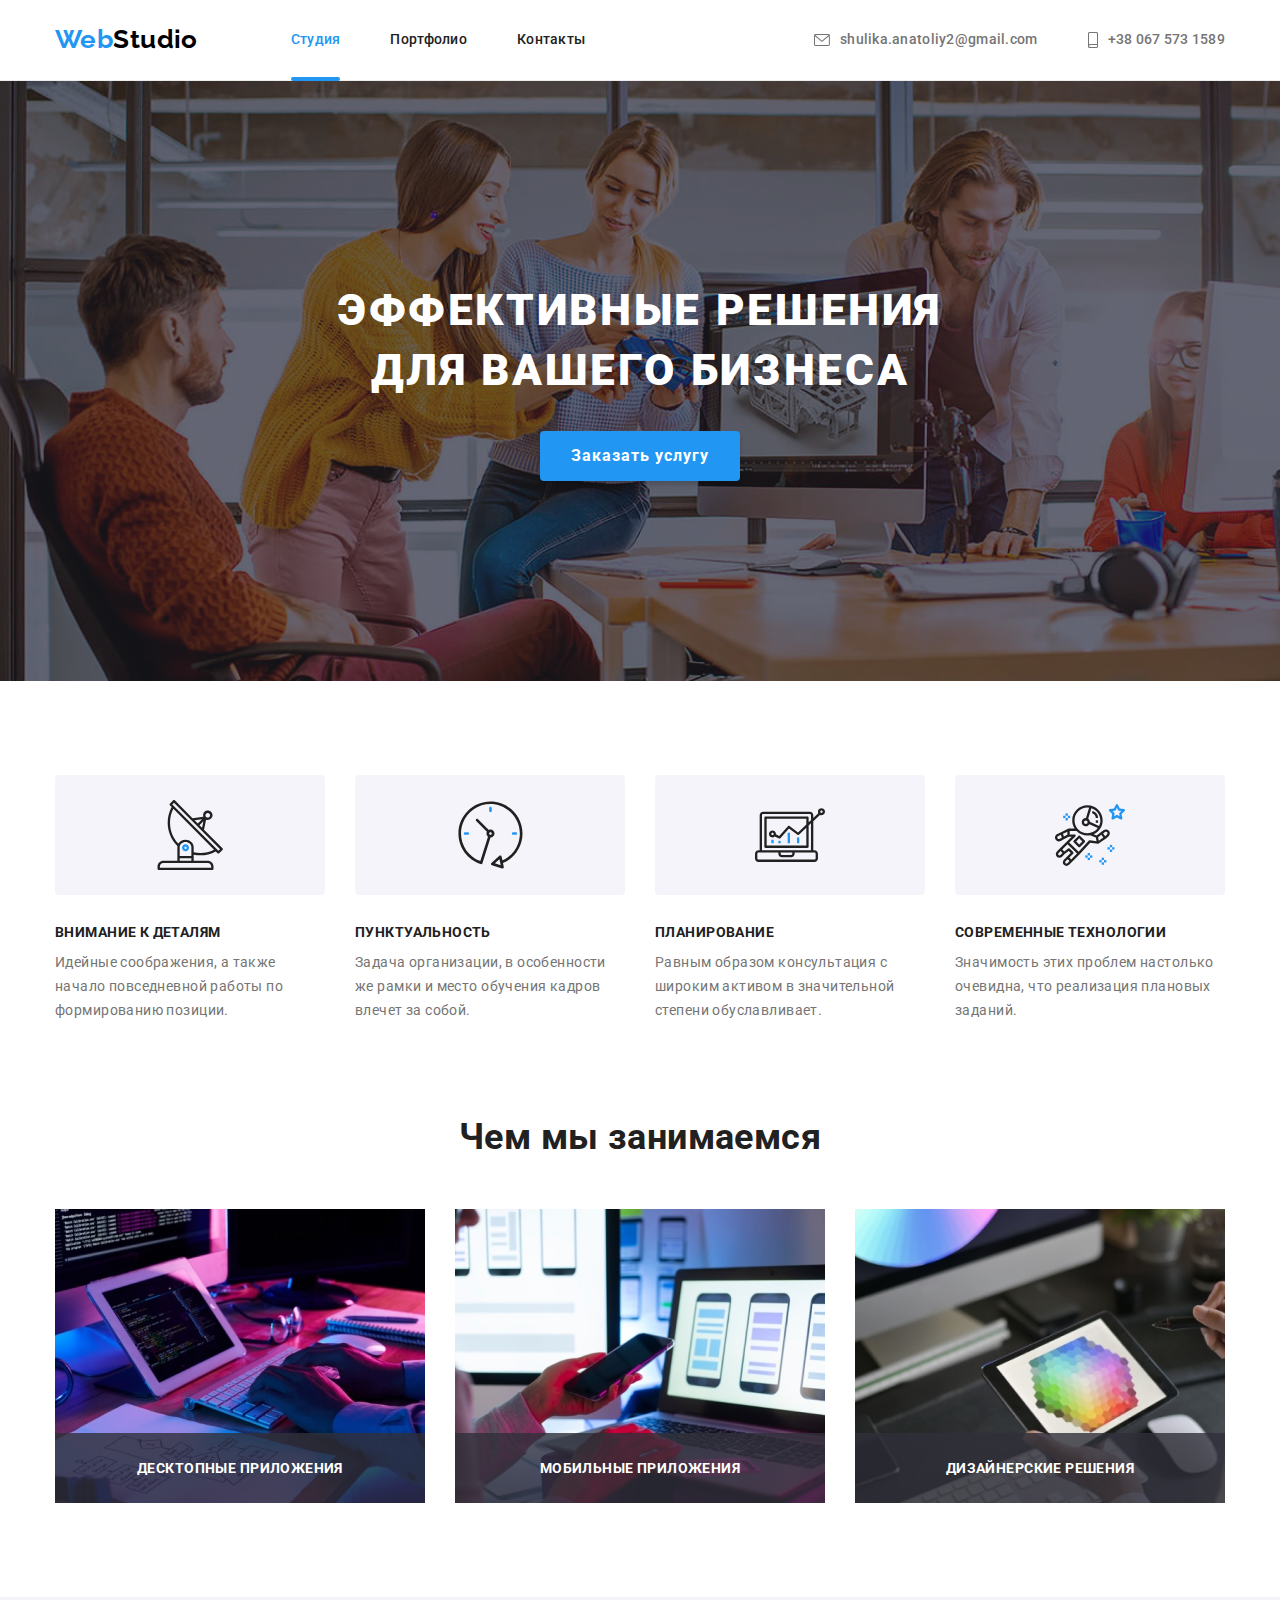
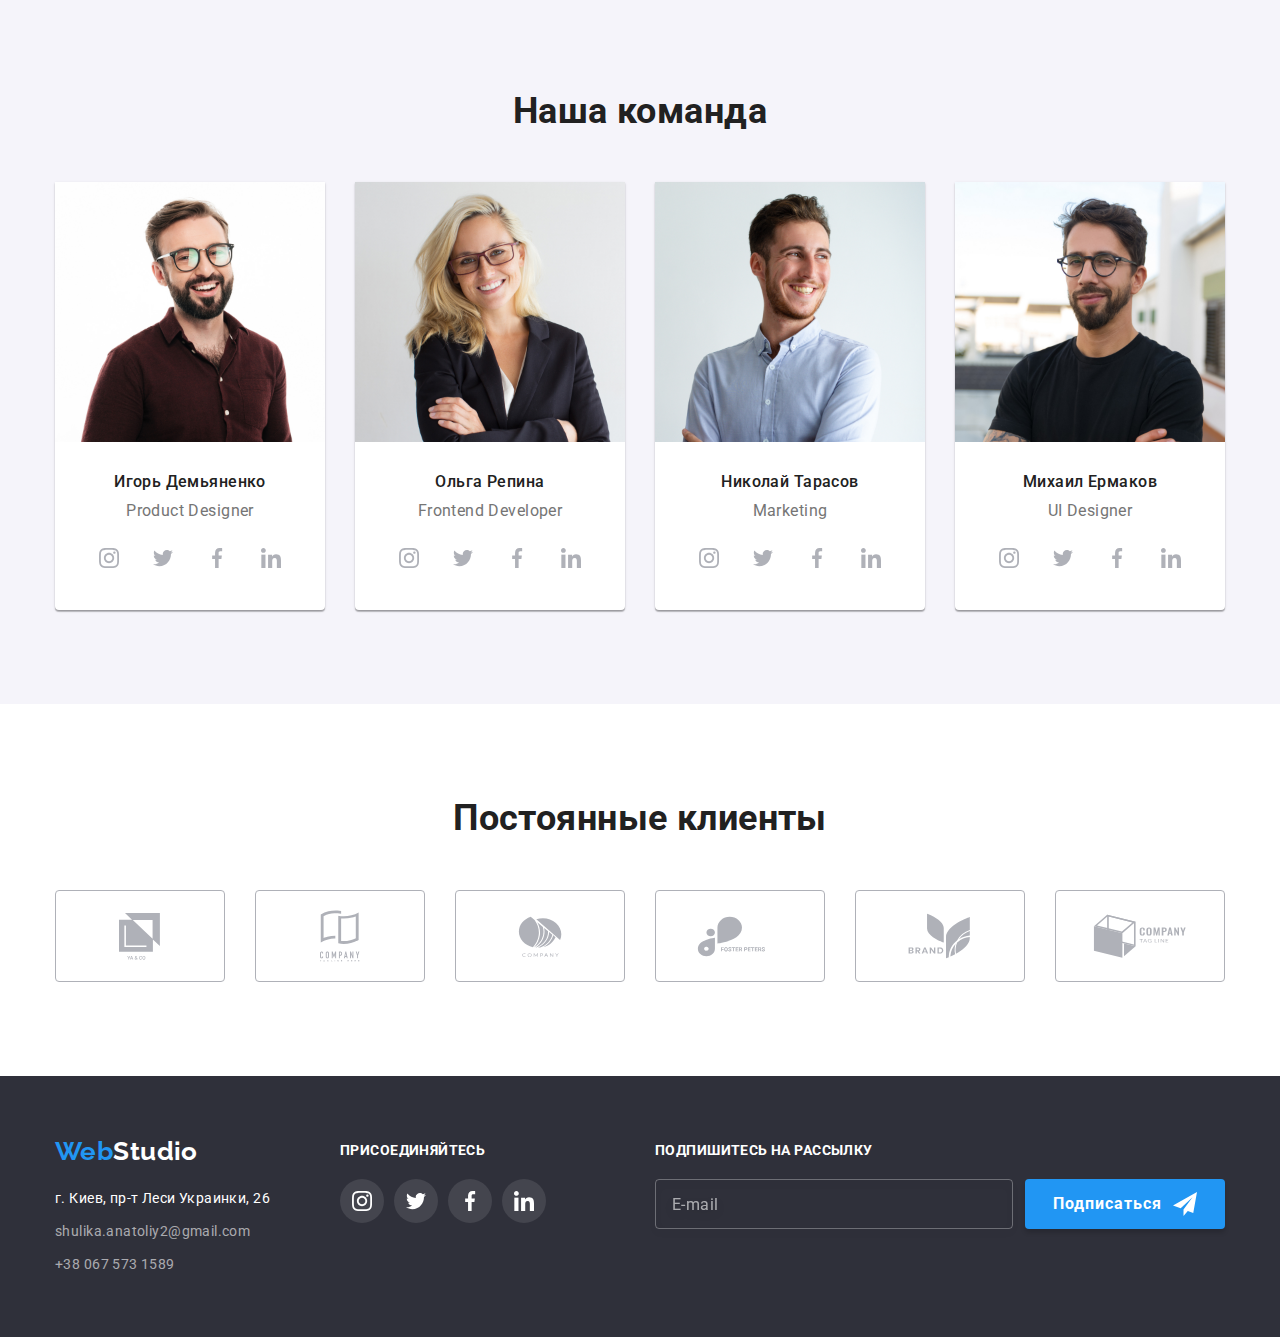
==== index.html @ ae58b259 "Initial commit" ====
<!DOCTYPE html>
<html lang="ru">
  <head>
    <meta charset="UTF-8" />
    <meta http-equiv="X-UA-Compatible" content="IE=edge" />
    <meta name="viewport" content="width=device-width, initial-scale=1.0" />
    <link rel="preconnect" href="https://fonts.googleapis.com" />
    <link rel="preconnect" href="https://fonts.gstatic.com" crossorigin />
    <link
      href="https://fonts.googleapis.com/css2?family=Raleway:wght@700&family=Roboto:wght@400;500;700;900&display=swap"
      rel="stylesheet"
    />
    <link
      rel="stylesheet"
      href="https://cdnjs.cloudflare.com/ajax/libs/modern-normalize/1.1.0/modern-normalize.min.css"
    />
    <link rel="stylesheet" href="./styles/styles.css" />
    <title>GoIT Home Work 5</title>
  </head>
  <body>
    <!-- --------------------------------Header--------------------------------- -->
    <header class="header">
      <div class="container header-flex">
        <a class="logo" href="./index.html" lang="en"
          >Web<span class="logo-header">Studio</span></a
        >
        <!-- -----------------------Navigation -->
        <nav>
          <ul class="list-nav list">
            <li>
              <a class="header-link current" href="./index.html">Студия</a>
            </li>
            <li>
              <a class="header-link" href="./portfolio.html">Портфолио</a>
            </li>
            <li>
              <a
                class="header-link"
                href="https://github.com/anatoliyshulika/goit-markup-hw-01"
                >Контакты</a
              >
            </li>
          </ul>
        </nav>
        <!-- -----------------------Contacts -->
        <ul class="header-contact-list list">
          <li>
            <a
              class="header-link contact-link"
              href="mailto:shulika.anatoliy2@gmail.com"
              lang="en"
            >
              <svg class="icon" width="16" height="12">
                <use href="./images/svg/icons.svg#envelope"></use>
              </svg>
              <span>shulika.anatoliy2@gmail.com</span>
            </a>
          </li>
          <li>
            <a class="header-link contact-link" href="tel:+380675731589">
              <svg class="icon" width="10" height="16">
                <use href="./images/svg/icons.svg#smartphone"></use>
              </svg>
              <span>+38 067 573 1589</span></a
            >
          </li>
        </ul>
      </div>
    </header>
    <!-- --------------------------------Header--------------------------------- -->

    <!-- --------------------------------Main--------------------------------- -->
    <main>
      <!-- -----------------Hero -->
      <section class="section hero">
        <div class="box-title">
          <h1 class="hero-title">Эффективные решения для вашего бизнеса</h1>
        </div>
        <button class="hero-btn" type="button" data-modal-open>
          Заказать услугу
        </button>
      </section>
      <!-- ---Modal window- -->
      <div class="backdrop is-hidden" data-modal>
        <div class="modal">
          <button class="modal-close-btn" type="button" data-modal-close>
            <svg class="icon" width="18" height="18">
              <use href="./images/svg/icons.svg#close-black"></use>
            </svg>
          </button>
          <strong class="order-form-title"
            >Оставьте свои данные, мы вам перезвоним</strong
          >
          <form name="order-service" method="post">
            <label class="order-label">
              <span class="order-input-title">Имя</span>
              <div class="input-container">
                <input class="order-input" type="text" name="name" required />
                <svg class="input-icon" width="18" height="18">
                  <use href="./images/svg/icons.svg#person-black"></use>
                </svg>
              </div>
            </label>
            <label class="order-label">
              <span class="order-input-title">Телефон</span>
              <div class="input-container">
                <input class="order-input" type="tel" name="tel" required />
                <svg class="input-icon" width="18" height="18">
                  <use href="./images/svg/icons.svg#phone-black"></use>
                </svg>
              </div>
            </label>
            <label class="order-label">
              <span class="order-input-title">Почта</span>
              <div class="input-container">
                <input class="order-input" type="email" name="email" required />
                <svg class="input-icon" width="18" height="18">
                  <use href="./images/svg/icons.svg#email-black"></use>
                </svg>
              </div>
            </label>
            <label class="order-comment-label">
              <span class="order-input-title">Комментарий</span>
              <textarea
                class="comment-field"
                name="comment"
                placeholder="Введите текст"
              ></textarea>
            </label>
            <label class="agreement-label">
              <input
                class="native-checkbox visually-hidden"
                type="checkbox"
                name="agreement"
                required
              />
              <span class="my-checkbox">
                <svg class="check" width="17" height="13">
                  <use href="./images/svg/icons.svg#check"></use>
                </svg>
              </span>
              <span class="agreement-input-tekst"
                >Соглашаюсь с рассылкой и принимаю
                <a class="link-agreement" href="">Условия договора</a></span
              >
            </label>
            <button class="order-btn" type="submit">Отправить</button>
          </form>
        </div>
      </div>
      <!-- ---Modal window- -->
      <!-- -----------------Hero -->

      <!-- -----------------Our features -->
      <section class="section">
        <div class="container">
          <h2 class="visually-hidden">Наши особенности</h2>
          <ul class="list features-list">
            <li class="item">
              <div class="feature-icon">
                <svg width="70" height="70">
                  <use href="./images/svg/icons.svg#locator"></use>
                </svg>
              </div>
              <h3 class="titles features-title">Внимание к деталям</h3>
              <p class="features">
                Идейные соображения, а также начало повседневной работы по
                формированию позиции.
              </p>
            </li>
            <li class="item">
              <div class="feature-icon">
                <svg width="67" height="70">
                  <use href="./images/svg/icons.svg#clock"></use>
                </svg>
              </div>
              <h3 class="titles features-title">Пунктуальность</h3>
              <p class="features">
                Задача организации, в особенности же рамки и место обучения
                кадров влечет за собой.
              </p>
            </li>
            <li class="item">
              <div class="feature-icon">
                <svg width="70" height="70">
                  <use href="./images/svg/icons.svg#laptop"></use>
                </svg>
              </div>
              <h3 class="titles features-title">Планирование</h3>
              <p class="features">
                Равным образом консультация с широким активом в значительной
                степени обуславливает.
              </p>
            </li>
            <li class="item">
              <div class="feature-icon">
                <svg width="70" height="70">
                  <use href="./images/svg/icons.svg#astronaut"></use>
                </svg>
              </div>
              <h3 class="titles features-title">Современные технологии</h3>
              <p class="features">
                Значимость этих проблем настолько очевидна, что реализация
                плановых заданий.
              </p>
            </li>
          </ul>
        </div>
      </section>
      <!-- -----------------Our features -->

      <!-- -----------------What we do -->
      <section class="section what-we-do-section">
        <div class="container">
          <h2 class="content-title titles">Чем мы занимаемся</h2>
          <ul class="list what-we-do-list">
            <li class="item">
              <img
                src="./images/main-page/block-sheme.jpg"
                width="370"
                alt="Блок-схема рядом с компьютером"
              />
              <p class="what-we-do-title">Десктопные приложения</p>
            </li>
            <li class="item">
              <img
                src="./images/main-page/mobile-app.jpg"
                width="370"
                alt="Мобильный телефон в руках и на экране ноутбука"
              />
              <p class="what-we-do-title">Мобильные приложения</p>
            </li>
            <li class="item">
              <img
                src="./images/main-page/designig.jpg"
                width="370"
                alt="Рисунок на планешете"
              />
              <p class="what-we-do-title">Дизайнерские решения</p>
            </li>
          </ul>
        </div>
      </section>
      <!-- -----------------What we do -->

      <!-- -----------------Our team -->
      <section class="section our-team">
        <div class="container">
          <h2 class="content-title titles">Наша команда</h2>
          <ul class="list staff-list">
            <li class="staf-card item">
              <!-- Игоря Демьяненко -->
              <img
                src="./images/main-page/igor-demyanenko.jpg"
                width="270"
                alt="Фото Игоря Демьяненко Product Designer"
              />
              <div class="staff-discr">
                <h3 class="staff-title">Игорь Демьяненко</h3>
                <p class="major" lang="en">Product Designer</p>
                <ul class="list social-list">
                  <li class="item">
                    <a
                      class="social-link"
                      href=""
                      target="_blank"
                      rel="noreferrer noopener"
                      lang="en"
                      aria-label="instagram"
                    >
                      <svg class="icon" width="20" height="20">
                        <use href="./images/svg/icons.svg#instagram"></use>
                      </svg>
                    </a>
                  </li>
                  <li class="item">
                    <a
                      class="social-link"
                      href=""
                      target="_blank"
                      rel="noreferrer noopener"
                      lang="en"
                      aria-label="twitter"
                    >
                      <svg class="icon" width="20" height="20">
                        <use href="./images/svg/icons.svg#twitter"></use>
                      </svg>
                    </a>
                  </li>
                  <li class="item">
                    <a
                      class="social-link"
                      href="https://www.facebook.com/profile.php?id=100005367284716"
                      target="_blank"
                      rel="noreferrer noopener"
                      lang="en"
                      aria-label="facebook"
                    >
                      <svg class="icon" width="20" height="20">
                        <use href="./images/svg/icons.svg#facebook"></use>
                      </svg>
                    </a>
                  </li>
                  <li class="item">
                    <a
                      class="social-link"
                      href="https://www.linkedin.com/in/anatoliy-shulika-77a064154"
                      target="_blank"
                      rel="noreferrer noopener"
                      lang="en"
                      aria-label="linkedin"
                    >
                      <svg class="icon" width="20" height="20">
                        <use href="./images/svg/icons.svg#linkedin"></use>
                      </svg>
                    </a>
                  </li>
                </ul>
              </div>
            </li>
            <li class="staf-card item">
              <!-- Ольга Репина -->
              <img
                src="./images/main-page/olga-repina.jpg"
                width="270"
                alt="Фото Ольги Репиной Frontend Developer"
              />
              <div class="staff-discr">
                <h3 class="staff-title">Ольга Репина</h3>
                <p class="major" lang="en">Frontend Developer</p>
                <ul class="list social-list">
                  <li class="item">
                    <a
                      class="social-link"
                      href=""
                      target="_blank"
                      rel="noreferrer noopener"
                      lang="en"
                      aria-label="instagram"
                    >
                      <svg class="icon" width="20" height="20">
                        <use href="./images/svg/icons.svg#instagram"></use>
                      </svg>
                    </a>
                  </li>
                  <li class="item">
                    <a
                      class="social-link"
                      href=""
                      target="_blank"
                      rel="noreferrer noopener"
                      lang="en"
                      aria-label="twitter"
                    >
                      <svg class="icon" width="20" height="20">
                        <use href="./images/svg/icons.svg#twitter"></use>
                      </svg>
                    </a>
                  </li>
                  <li class="item">
                    <a
                      class="social-link"
                      href="https://www.facebook.com/profile.php?id=100005367284716"
                      target="_blank"
                      rel="noreferrer noopener"
                      lang="en"
                      aria-label="facebook"
                    >
                      <svg class="icon" width="20" height="20">
                        <use href="./images/svg/icons.svg#facebook"></use>
                      </svg>
                    </a>
                  </li>
                  <li class="item">
                    <a
                      class="social-link"
                      href="https://www.linkedin.com/in/anatoliy-shulika-77a064154"
                      target="_blank"
                      rel="noreferrer noopener"
                      lang="en"
                      aria-label="linkedin"
                    >
                      <svg class="icon" width="20" height="20">
                        <use href="./images/svg/icons.svg#linkedin"></use>
                      </svg>
                    </a>
                  </li>
                </ul>
              </div>
            </li>
            <li class="staf-card item">
              <!-- Николай Тарасов -->
              <img
                src="./images/main-page/nikolai-tarasov.jpg"
                width="270"
                alt="Фото Николая Тарасова Marketing"
              />
              <div class="staff-discr">
                <h3 class="staff-title">Николай Тарасов</h3>
                <p class="major" lang="en">Marketing</p>
                <ul class="list social-list">
                  <li class="item">
                    <a
                      class="social-link"
                      href=""
                      target="_blank"
                      rel="noreferrer noopener"
                      lang="en"
                      aria-label="instagram"
                    >
                      <svg class="icon" width="20" height="20">
                        <use href="./images/svg/icons.svg#instagram"></use>
                      </svg>
                    </a>
                  </li>
                  <li class="item">
                    <a
                      class="social-link"
                      href=""
                      target="_blank"
                      rel="noreferrer noopener"
                      lang="en"
                      aria-label="twitter"
                    >
                      <svg class="icon" width="20" height="20">
                        <use href="./images/svg/icons.svg#twitter"></use>
                      </svg>
                    </a>
                  </li>
                  <li class="item">
                    <a
                      class="social-link"
                      href="https://www.facebook.com/profile.php?id=100005367284716"
                      target="_blank"
                      rel="noreferrer noopener"
                      lang="en"
                      aria-label="facebook"
                    >
                      <svg class="icon" width="20" height="20">
                        <use href="./images/svg/icons.svg#facebook"></use>
                      </svg>
                    </a>
                  </li>
                  <li class="item">
                    <a
                      class="social-link"
                      href="https://www.linkedin.com/in/anatoliy-shulika-77a064154"
                      target="_blank"
                      rel="noreferrer noopener"
                      lang="en"
                      aria-label="linkedin"
                    >
                      <svg class="icon" width="20" height="20">
                        <use href="./images/svg/icons.svg#linkedin"></use>
                      </svg>
                    </a>
                  </li>
                </ul>
              </div>
            </li>
            <li class="staf-card item">
              <!-- Михаил Ермаков -->
              <img
                src="./images/main-page/mikhail-ermakov.jpg"
                width="270"
                alt="Фото Михаила Ермакова UI Designer"
              />
              <div class="staff-discr">
                <h3 class="staff-title">Михаил Ермаков</h3>
                <p class="major" lang="en">UI Designer</p>
                <ul class="list social-list">
                  <li class="item">
                    <a
                      class="social-link"
                      href=""
                      target="_blank"
                      rel="noreferrer noopener"
                      lang="en"
                      aria-label="instagram"
                    >
                      <svg class="icon" width="20" height="20">
                        <use href="./images/svg/icons.svg#instagram"></use>
                      </svg>
                    </a>
                  </li>
                  <li class="item">
                    <a
                      class="social-link"
                      href=""
                      target="_blank"
                      rel="noreferrer noopener"
                      lang="en"
                      aria-label="twitter"
                    >
                      <svg class="icon" width="20" height="20">
                        <use href="./images/svg/icons.svg#twitter"></use>
                      </svg>
                    </a>
                  </li>
                  <li class="item">
                    <a
                      class="social-link"
                      href="https://www.facebook.com/profile.php?id=100005367284716"
                      target="_blank"
                      rel="noreferrer noopener"
                      lang="en"
                      aria-label="facebook"
                    >
                      <svg class="icon" width="20" height="20">
                        <use href="./images/svg/icons.svg#facebook"></use>
                      </svg>
                    </a>
                  </li>
                  <li class="item">
                    <a
                      class="social-link"
                      href="https://www.linkedin.com/in/anatoliy-shulika-77a064154"
                      target="_blank"
                      rel="noreferrer noopener"
                      lang="en"
                      aria-label="linkedin"
                    >
                      <svg class="icon" width="20" height="20">
                        <use href="./images/svg/icons.svg#linkedin"></use>
                      </svg>
                    </a>
                  </li>
                </ul>
              </div>
            </li>
          </ul>
        </div>
      </section>
      <!-- -----------------Our team -->
      <!-- -----------------Regular customers -->
      <section class="section">
        <div class="container">
          <h2 class="content-title titles">Постоянные клиенты</h2>
          <ul class="list customers-list">
            <li class="item">
              <a
                class="customers-link"
                href=""
                target="_blank"
                rel="noreferrer noopener"
                lang="en"
                aria-label="ya&co"
              >
                <svg class="icon" width="41" height="47">
                  <use href="./images/svg/icons.svg#yaco"></use>
                </svg>
              </a>
            </li>
            <li class="item">
              <a
                class="customers-link"
                href=""
                target="_blank"
                rel="noreferrer noopener"
                lang="en"
                aria-label="company tagline here"
              >
                <svg class="icon" width="40" height="52">
                  <use href="./images/svg/icons.svg#tagline-here"></use>
                </svg>
              </a>
            </li>
            <li class="item">
              <a
                class="customers-link"
                href=""
                target="_blank"
                rel="noreferrer noopener"
                lang="en"
                aria-label="company"
              >
                <svg class="icon" width="44" height="41">
                  <use href="./images/svg/icons.svg#half-sfere"></use>
                </svg>
              </a>
            </li>
            <li class="item">
              <a
                class="customers-link"
                href=""
                target="_blank"
                rel="noreferrer noopener"
                lang="en"
                aria-label="foster peters"
              >
                <svg class="icon" width="85" height="41">
                  <use href="./images/svg/icons.svg#foster-peters"></use>
                </svg>
              </a>
            </li>
            <li class="item">
              <a
                class="customers-link"
                href=""
                target="_blank"
                rel="noreferrer noopener"
                lang="en"
                aria-label="brand"
              >
                <svg class="icon" width="63" height="46">
                  <use href="./images/svg/icons.svg#brand"></use>
                </svg>
              </a>
            </li>
            <li class="item">
              <a
                class="customers-link"
                href=""
                target="_blank"
                rel="noreferrer noopener"
                lang="en"
                aria-label="company tag line"
              >
                <svg class="icon" width="94" height="44">
                  <use href="./images/svg/icons.svg#tagline-company"></use>
                </svg>
              </a>
            </li>
          </ul>
        </div>
      </section>
      <!-- -----------------Regular customers -->
    </main>
    <!-- --------------------------------Main--------------------------------- -->

    <!-- --------------------------------Footer--------------------------------- -->
    <footer class="footer">
      <div class="container">
        <div class="footer-address">
          <a class="logo" href="./index.html" lang="en"
            >Web<span class="logo-footer">Studio</span></a
          >
          <address>
            <ul class="address-list">
              <li class="item">
                <p class="post-address">г. Киев, пр-т Леси Украинки, 26</p>
              </li>
              <li class="item">
                <p>
                  <a
                    class="link-address"
                    href="mailto:shulika.anatoliy2@gmail.com"
                    lang="en"
                    >shulika.anatoliy2@gmail.com</a
                  >
                </p>
              </li>
              <li class="item">
                <p>
                  <a class="link-address" href="tel:+380675731589"
                    >+38 067 573 1589</a
                  >
                </p>
              </li>
            </ul>
          </address>
        </div>
        <div>
          <p class="join">Присоединяйтесь</p>
          <ul class="list social-list social-footer">
            <li class="item">
              <a
                class="social-link"
                href=""
                target="_blank"
                rel="noreferrer noopener"
                lang="en"
                aria-label="instagram"
              >
                <svg class="icon" width="20" height="20">
                  <use href="./images/svg/icons.svg#instagram"></use>
                </svg>
              </a>
            </li>
            <li class="item">
              <a
                class="social-link"
                href=""
                target="_blank"
                rel="noreferrer noopener"
                lang="en"
                aria-label="twitter"
              >
                <svg class="icon" width="20" height="20">
                  <use href="./images/svg/icons.svg#twitter"></use>
                </svg>
              </a>
            </li>
            <li class="item">
              <a
                class="social-link"
                href="https://www.facebook.com/profile.php?id=100005367284716"
                target="_blank"
                rel="noreferrer noopener"
                lang="en"
                aria-label="facebook"
              >
                <svg class="icon" width="20" height="20">
                  <use href="./images/svg/icons.svg#facebook"></use>
                </svg>
              </a>
            </li>
            <li class="item">
              <a
                class="social-link"
                href="https://www.linkedin.com/in/anatoliy-shulika-77a064154"
                target="_blank"
                rel="noreferrer noopener"
                lang="en"
                aria-label="linkedin"
              >
                <svg class="icon" width="20" height="20">
                  <use href="./images/svg/icons.svg#linkedin"></use>
                </svg>
              </a>
            </li>
          </ul>
        </div>
        <div class="footer-form-container">
          <strong class="join">Подпишитесь на рассылку</strong>
          <form class="subscribe-form" name="subscribe" method="">
            <label>
              <input
                class="subscribe-input"
                type="email"
                placeholder="E-mail"
                required
              />
            </label>
            <button type="submit" class="subscribe-btn">
              Подписаться
              <svg class="icon" width="24" height="24">
                <use href="./images/svg/icons.svg#icon-send"></use>
              </svg>
            </button>
          </form>
        </div>
      </div>
    </footer>
    <!-- --------------------------------Footer--------------------------------- -->
    <script src="./js/modal.js"></script>
  </body>
</html>
---- styles/styles.css ----
/* Global variables */
:root {
  --main-white-color: #ffffff;
  --main-black-color: #000000;
  --main-text-color: #757575;
  --second-text-title-color: #212121;
  --accent-color: #2196f3;
  --accent-bg-color: #2f303a;
  --hero-btn-hover-bg-color: #188ce8;
  --our-team-bg-color: #f5f4fa;
  --work-item-border-color: #eeeeee;
  --heder-bord-color: #ececec;
  --svg-icon-color: #afb1b8;
  --num-of-cards: 1; /*number of cards in flex grid*/
  --space-between: 30px; /*space betwwen cards*/
  --timing-function: 250ms cubic-bezier(0.4, 0, 0.2, 1);
}

/* -------------------------Common styles--------------------------- */
body {
  font-family: Roboto, sans-serif;
  font-size: 14px;
  letter-spacing: 0.03em;

  background-color: var(--main-white-color);
  color: var(--main-text-color);
}

/* Reset some styles */
h1,
h2,
h3,
p,
ul {
  margin: 0;
  padding: 0;
}

.section {
  padding: 94px 0;
  max-width: 1600px;
  margin-left: auto;
  margin-right: auto;
}

.visually-hidden {
  position: absolute;
  width: 1px;
  height: 1px;
  margin: -1px;
  border: 0;
  padding: 0;
  white-space: nowrap;
  clip-path: inset(100%);
  clip: rect(0 0 0 0);
  overflow: hidden;
}

.titles {
  font-weight: 700;
  color: var(--second-text-title-color);
}

img {
  display: block;
  max-width: 100%;
  height: auto;
}

.list {
  list-style: none;
  display: flex;
  flex-wrap: wrap;
}

.container {
  padding-left: 15px;
  padding-right: 15px;
  width: 1200px;
  margin: 0 auto;
}

/* It is formula for gridding flex */
.list > .item {
  margin-right: var(--space-between);
  flex-basis: calc(
    (100% - (var(--space-between) * (var(--num-of-cards) - 1))) /
      var(--num-of-cards)
  );
}

.icon {
  fill: currentColor;
}
/* -------------------------Common styles--------------------------- */

/* -------------------------------Header----------------------------- */
.header {
  width: 100%;

  border-bottom: 1px solid var(--heder-bord-color);
  background-color: var(--main-white-color);
}
.header-flex {
  display: flex;
  align-items: center;
}

.logo {
  padding-top: 20px;
  padding-bottom: 20px;
  vertical-align: middle;

  font-family: Raleway, sans-serif;
  font-weight: 700;
  font-size: 26px;
  line-height: 1.2;
  text-decoration: none;
  letter-spacing: inherit;

  color: var(--accent-color);
}

.logo-header {
  color: var(--main-black-color);
  margin-right: 93px;
}

/* -----------------------Navigation and contacts */
.list-nav > li:not(:first-child) {
  margin-left: 50px;
}

.header-contact-list {
  margin-left: auto;
}

.header-contact-list > li:not(:first-child) {
  margin-left: 50px;
}

.header-link {
  display: inline-block;
  padding-top: 32px;
  padding-bottom: 32px;

  text-decoration: none;
  font-weight: 500;
  font-size: inherit;
  line-height: 1.14;
  letter-spacing: 0.02em;

  color: var(--second-text-title-color);

  transition: color var(--timing-function);
}

.header-link:hover,
.header-link:focus {
  color: var(--accent-color);
}

.current {
  color: var(--accent-color);
  position: relative;
}

.current::after {
  position: absolute;
  bottom: 0;
  transform: translateY(1px);

  display: block;
  width: 100%;
  height: 4px;

  content: "";

  border-radius: 2px;
  background-color: var(--accent-color);
}

.contact-link {
  display: flex;
  align-items: center;

  color: inherit;
}

.contact-link .icon {
  margin-right: 10px;
}

/* -----------------------Navigation and contacts */
/* -------------------------------Header----------------------------- */

/* -------------------------------Main----------------------------- */
/* ----------------------- Hero */
.hero {
  min-height: 600px;
  padding-top: 200px;
  text-align: center;

  background-color: var(--accent-bg-color);
  background-image: linear-gradient(
      rgba(47, 48, 58, 0.4),
      rgba(47, 48, 58, 0.4)
    ),
    url(../images/main-page/hero.jpg), linear-gradient(#c4c4c4, #c4c4c4);
  background-repeat: no-repeat;
  background-size: cover;
}

.box-title {
  width: 700px;
  margin-top: 0;
  margin-bottom: 30px;
  margin-left: auto;
  margin-right: auto;
}

.hero-title {
  font-weight: 900;
  font-size: 44px;
  line-height: 1.36;
  letter-spacing: 0.06em;
  text-transform: uppercase;

  color: var(--main-white-color);
}

.hero-btn {
  width: 200px;
  height: 50px;

  box-shadow: 0px 4px 4px rgba(0, 0, 0, 0.15);
  border-radius: 4px;
  border: none;

  font-family: inherit;
  font-weight: 700;
  font-size: 16px;
  line-height: 1.88;
  letter-spacing: 0.06em;

  color: var(--main-white-color);
  background-color: var(--accent-color);
  transition: background-color var(--timing-function);

  cursor: pointer;
}

.hero-btn:hover,
.hero-btn:focus {
  background-color: var(--hero-btn-hover-bg-color);
}

/* ---Modal window--- */
.backdrop {
  position: fixed;
  top: 0;
  left: 0;
  z-index: 11;

  width: 100vw;
  height: 100vh;

  background-color: rgba(0, 0, 0, 0.2);

  opacity: 1;
  visibility: visible;

  transition: opacity var(--timing-function), visibility var(--timing-function);
}

.backdrop.is-hidden {
  opacity: 0;
  visibility: hidden;
  pointer-events: none;
}

.backdrop.is-hidden .modal {
  transform: translate(-50%, -50%) scale(0.8);
}

.modal {
  position: absolute;
  top: 50%;
  left: 50%;
  transform: translate(-50%, -50%) scale(1);
  transition: transform var(--timing-function);

  min-width: 528px;
  min-height: 581px;
  padding: 40px;

  background: var(--main-white-color);
  box-shadow: 0px 1px 3px rgba(0, 0, 0, 0.12), 0px 1px 1px rgba(0, 0, 0, 0.14),
    0px 2px 1px rgba(0, 0, 0, 0.2);
  border-radius: 4px;
}

.modal-close-btn {
  position: absolute;
  top: 0;
  right: 0;
  transform: translate(-8px, 8px);

  display: flex;
  align-items: center;
  justify-content: center;
  width: 30px;
  height: 30px;

  background-color: var(--main-white-color);
  border-radius: 50%;
  border: 1px solid rgba(0, 0, 0, 0.1);

  cursor: pointer;

  transition: color var(--timing-function);
}

.modal-close-btn:hover,
.modal-close-btn:focus {
  color: var(--accent-color);
}

/* -------- modal form styling */
.order-form-title {
  display: block;
  margin-bottom: 12px;

  font-weight: 700;
  font-size: 20px;
  line-height: 1.15;
  text-align: center;
  letter-spacing: 0.03em;

  color: var(--second-text-title-color);
}

.order-label {
  display: block;
  height: 58px;
  margin-bottom: 10px;
}

.order-input-title {
  display: inline-block;
  margin-bottom: 4px;
  font-size: 12px;
  line-height: 1.17;
  letter-spacing: 0.01em;
}

.input-container {
  position: relative;
}

.order-input {
  display: block;
  width: 448px;
  height: 40px;
  padding-left: 42px;
  padding-right: 10px;

  border: 1px solid rgba(33, 33, 33, 0.2);
  border-radius: 4px;

  cursor: pointer;
  transition: border-color var(--timing-function);
}

.input-icon {
  position: absolute;
  left: 12px;
  top: 50%;
  transform: translateY(-50%);

  fill: var(--second-text-title-color);
  transition: fill var(--timing-function);
}

.comment-field::placeholder {
  color: rgba(117, 117, 117, 0.5);
}

.order-input:focus {
  border-color: var(--accent-color);
  outline: none;
}

.order-input:focus + .input-icon {
  fill: var(--accent-color);
}

.order-comment-label {
  display: block;
  height: 138px;
  margin-bottom: 20px;
}

.comment-field {
  display: block;
  padding: 12px 16px;
  width: 448px;
  height: 120px;
  resize: none;

  font-size: 12px;
  line-height: 1.17;
  letter-spacing: 0.01em;
  color: inherit;

  border: 1px solid rgba(33, 33, 33, 0.2);
  border-radius: 4px;

  transition: border-color var(--timing-function);

  cursor: pointer;
}

.comment-field:focus {
  border-color: var(--accent-color);
  outline: none;
}

.agreement-label {
  position: relative;
  display: flex;
  align-items: center;
  margin-bottom: 30px;

  line-height: 1.71;
}

.my-checkbox {
  display: flex;
  align-items: center;
  justify-content: center;
  position: absolute;
  left: 12px;

  width: 16px;
  height: 16px;

  background-color: var(--main-white-color);

  box-shadow: 0 0 0 2px var(--second-text-title-color);
  border-radius: 2px;

  transition: background-color var(--timing-function),
    box-shadow var(--timing-function);
}

.check {
  opacity: 0;

  transition: opacity var(--timing-function);
}

.native-checkbox:checked + .my-checkbox .check {
  opacity: 1;
}

.native-checkbox:focus + .my-checkbox {
  background-color: #c1b44d63;
}

.native-checkbox:checked + .my-checkbox {
  background-color: var(--accent-color);
  box-shadow: 0 0 0 2px var(--accent-color);
}

.agreement-input-tekst {
  margin-left: 37px;
  user-select: none;
}

.link-agreement {
  position: relative;
  display: inline-block;
  color: var(--accent-color);
  text-decoration: none;
}

.link-agreement::after {
  position: absolute;
  bottom: 5px;
  left: 0;
  content: " ";
  display: inline-block;
  width: 100%;
  height: 1px;
  background-color: var(--accent-color);
}

.order-btn {
  display: block;
  width: 200px;
  height: 50px;
  margin-left: auto;
  margin-right: auto;

  font-weight: 700;
  font-size: 16px;
  line-height: 1.88;
  letter-spacing: 0.06em;
  color: var(--main-white-color);

  background-color: var(--accent-color);
  box-shadow: 0px 4px 4px rgba(0, 0, 0, 0.15);
  border-radius: 4px;
  border: none;

  transition: background-color var(--timing-function);
}

.order-btn:hover,
.order-btn:focus {
  background-color: var(--hero-btn-hover-bg-color);
}
/* Всплывающее окно с условиями договора :) */
.close {
  position: absolute;
  top: 0;
  right: 0;
  transform: translate(-8px, 8px);

  display: flex;
  align-items: center;
  justify-content: center;
  width: 30px;
  height: 30px;
  padding: 6px;

  background-color: var(--main-white-color);
  border-radius: 50%;
  border: 1px solid rgba(0, 0, 0, 0.1);
  text-decoration: none;
  color: var(--second-text-title-color);

  cursor: pointer;

  transition: color var(--timing-function);
}

.close:hover,
.close:focus {
  color: var(--accent-color);
}

#pop-up-window {
  position: absolute;
  top: -450px;
  left: -75px;

  visibility: hidden;
  opacity: 0;
  transform: scale(0.6);
  transition: visibility var(--timing-function), opacity var(--timing-function),
    transform var(--timing-function);

  width: 600px;
  height: 600px;
  padding: 40px;

  font-size: 20px;
  text-align: center;

  background-color: var(--main-white-color);
  box-shadow: 0px 1px 3px rgba(0, 0, 0, 0.12), 0px 1px 1px rgba(0, 0, 0, 0.14),
    0px 2px 1px rgba(0, 0, 0, 0.2);
  border-radius: 4px;
}

#pop-up-window:target {
  visibility: visible;
  opacity: 1;
  transform: scale(1);
}
/* Всплывающее окно с условиями договора :) */
/* -------- modal form styling */
/* ---Modal window--- */
/* ----------------------- Hero */

/* ----------------------- Our features */
.features-title {
  margin-bottom: 10px;

  font-size: 14px;
  line-height: 1.14;
  text-transform: uppercase;
}

.features-list > .item {
  --num-of-cards: 4;
}

.features-list > .item:nth-child(n + 5) {
  /* nuber of cards + 1 */
  margin-top: var(--space-between);
}

/* nuber of cards */
.features-list > .item:nth-child(4n + 4) {
  margin-right: 0;
}

.feature-icon {
  display: flex;
  align-items: center;
  justify-content: center;
  height: 120px;
  margin-bottom: 30px;
  border-radius: 4px;

  background-color: var(--our-team-bg-color);
}

.features {
  line-height: 1.71;
}
/* ----------------------- Our features */

/* ----------------------- What we do*/
.content-title {
  margin-bottom: 50px;

  font-size: 36px;
  line-height: 1.16;
  text-align: center;
}

.what-we-do-section {
  padding-top: 0;
}

.what-we-do-list > .item {
  position: relative;

  --num-of-cards: 3;
}

.what-we-do-list > .item:nth-child(n + 4) {
  /* nuber of cards + 1 */
  margin-top: var(--space-between);
}

/* nuber of cards */
.what-we-do-list > .item:nth-child(3n + 3) {
  margin-right: 0;
}

.what-we-do-title {
  position: absolute;
  bottom: 0;

  width: 100%;

  font-weight: 700;
  line-height: 70px;
  text-align: center;
  text-transform: uppercase;

  color: var(--main-white-color);
  background-color: rgba(47, 48, 58, 0.8);
}

/* ----------------------- What we do */

/* ----------------------- Our team */
.our-team {
  background-color: var(--our-team-bg-color);
}

.staff-list > .item {
  --num-of-cards: 4;
}

.staff-list > .item:nth-child(n + 5) {
  /* nuber of cards + 1 */
  margin-top: var(--space-between);
}

/* nuber of cards */
.staff-list > .item:nth-child(4n + 4) {
  margin-right: 0;
}

.staf-card {
  box-shadow: 0px 1px 3px rgba(0, 0, 0, 0.12), 0px 1px 1px rgba(0, 0, 0, 0.14),
    0px 2px 1px rgba(0, 0, 0, 0.2);
  border-radius: 0px 0px 4px 4px;

  background-color: var(--main-white-color);
}

.staff-discr {
  padding-top: 30px;
  padding-bottom: 30px;
  text-align: center;
}

.staff-title {
  margin-bottom: 10px;

  font-weight: 500;
  font-size: 16px;
  line-height: 1.19;

  color: var(--second-text-title-color);
}

.major {
  font-size: 16px;
  line-height: 1.19;
  margin-bottom: 16px;
}

/* ------social list-------- */
.social-list {
  width: 206px;
  margin-left: auto;
  margin-right: auto;
}

.social-link {
  display: flex;
  height: 44px;
  width: 44px;
  align-items: center;
  justify-content: center;

  border-radius: 50%;
  color: var(--svg-icon-color);
  transition: color var(--timing-function),
    background-color var(--timing-function);
}

.social-link:hover,
.social-link:focus {
  background-color: var(--accent-color);
  color: var(--main-white-color);
}

.social-list > .item {
  --num-of-cards: 4;
  --space-between: 10px;
}

.social-list > .item:nth-child(n + 5) {
  /* nuber of cards + 1 */
  margin-top: var(--space-between);
}

/* nuber of cards */
.social-list > .item:nth-child(4n + 4) {
  margin-right: 0;
}
/* ------social list-------- */
/* ----------------------- Our team */

/* ----------------------- Regular customers */
.customers-link {
  display: flex;
  min-height: 92px;
  align-items: center;
  justify-content: center;

  border-radius: 4px;
  border: 1px solid;
  color: var(--svg-icon-color);
  transition: color var(--timing-function);
}

.customers-link:hover,
.customers-link:focus {
  color: var(--accent-color);
}

.customers-list > .item {
  --num-of-cards: 6;
}

.customers-list > .item:nth-child(n + 7) {
  /* nuber of cards + 1 */
  margin-top: var(--space-between);
}

/* nuber of cards */
.customers-list > .item:nth-child(6n + 6) {
  margin-right: 0;
}
/* ----------------------- Regular customers */
/* -------------------------------Main----------------------------- */

/* -------------------------------Footer----------------------------- */
.footer {
  padding-top: 60px;
  padding-bottom: 60px;

  background-color: var(--accent-bg-color);
}

.logo-footer {
  color: var(--main-white-color);
}

.address-list {
  list-style: none;
  margin-top: 20px;
}

.address-list > .item:not(:last-child) {
  margin-bottom: 9px;
}

.post-address {
  font-style: normal;
  line-height: 1.71;

  color: var(--main-white-color);
}

.link-address {
  text-decoration: none;
  font-style: normal;
  font-size: inherit;
  line-height: 1.71;
  letter-spacing: inherit;

  color: rgba(255, 255, 255, 0.6);
}

.footer .container {
  display: flex;
  align-items: baseline;
}

.footer-address {
  margin-right: 70px;
}

.join {
  display: block;
  margin-bottom: 20px;

  font-weight: 700;
  font-size: 14px;
  line-height: 1.14;
  letter-spacing: 0.03em;
  text-transform: uppercase;

  color: var(--main-white-color);
}

.social-footer {
  margin: 0;
}

.social-footer .social-link {
  color: var(--main-white-color);
  background-color: rgba(255, 255, 255, 0.1);
}

.social-footer .social-link:hover,
.social-footer .social-link:focus {
  background-color: var(--accent-color);
}
/* --------- Footer form styling----- */
.footer-form-container {
  width: 570px;
  margin-left: auto;
}

.subscribe-form {
  display: flex;
  align-items: flex-start;
  justify-content: space-between;
}

.subscribe-input {
  width: 358px;
  height: 50px;
  padding: 0 16px;

  border: 1px solid rgba(255, 255, 255, 0.3);
  filter: drop-shadow(0px 4px 4px rgba(0, 0, 0, 0.15));
  border-radius: 4px;

  font-size: 16px;
  line-height: 1.25;
  letter-spacing: 0.03em;
  color: rgba(255, 255, 255, 0.6);
  background-color: transparent;

  cursor: pointer;
  transition: border-color var(--timing-function);
}

.subscribe-input::placeholder {
  font-size: 16px;
  line-height: 1.25;
  letter-spacing: 0.03em;

  color: rgba(255, 255, 255, 0.6);
}

.subscribe-input:focus {
  border-color: var(--accent-color);
  outline: none;
}

.subscribe-btn {
  display: flex;
  align-items: center;
  justify-content: space-between;
  width: 200px;
  height: 50px;
  padding: 10px 28px;

  font-weight: 700;
  font-size: 16px;
  line-height: 1.88;
  letter-spacing: 0.06em;
  color: var(--main-white-color);

  background: #2196f3;
  box-shadow: 0px 4px 4px rgba(0, 0, 0, 0.15);
  border: none;
  border-radius: 4px;

  cursor: pointer;
}

.subscribe-btn:hover,
.subscribe-btn:focus {
  background-color: var(--hero-btn-hover-bg-color);
}
/* --------- Footer form styling----- */
/* -------------------------------Footer----------------------------- */
/* -----------------------------------------------------------index-------------------------------------------------------------- */
/* ------------------------------------------------------------------------------------------------------------------------------ */

/* ------------------------------------------------------------------------------------------------------------------------------ */
/* ---------------------------------------------------------portfolio------------------------------------------------------------ */
/* -------------------------------Main----------------------------- */
/* ----------------------- Work filter */
.btn-list {
  display: flex;
  list-style: none;
  justify-content: center;
  margin-bottom: 50px;
}
.btn-list > .item:not(:last-child) {
  margin-right: 8px;
}
.works-btn {
  padding: 6px 22px;

  border: 0px;
  border-radius: 4px;

  font-family: inherit;
  font-weight: 500;
  font-size: 16px;
  line-height: 1.62;
  text-align: center;
  letter-spacing: inherit;

  color: var(--second-text-title-color);
  background-color: var(--our-team-bg-color);
  transition: color var(--timing-function),
    background-color var(--timing-function), box-shadow var(--timing-function);

  cursor: pointer;
}

.works-btn:hover,
.works-btn:focus {
  background-color: var(--accent-color);
  color: var(--main-white-color);

  box-shadow: 0px 3px 1px rgba(0, 0, 0, 0.1), 0px 1px 2px rgba(0, 0, 0, 0.08),
    0px 2px 2px rgba(0, 0, 0, 0.12);
}
/* ----------------------- Work filter */

/* ----------------------- Work list */
.work-list > .item {
  --num-of-cards: 3;
}

.work-list > .item:nth-child(n + 4) {
  /* nuber of cards + 1 */
  margin-top: var(--space-between);
}

/* nuber of cards */
.work-list > .item:nth-child(3n + 3) {
  margin-right: 0;
}

.work-list-link {
  display: inline-block;

  text-decoration: none;
  transition: box-shadow var(--timing-function);
}

.work-list-link:hover,
.work-list-link:focus {
  box-shadow: 0px 1px 1px rgba(0, 0, 0, 0.12), 0px 4px 4px rgba(0, 0, 0, 0.06),
    1px 4px 6px rgba(0, 0, 0, 0.16);
}

/* ------overlay--- */
.card {
  position: relative;
  overflow: hidden;
}

.overlay {
  position: absolute;
  transform: translateY(0%);

  width: 100%;
  height: 100%;
  padding: 63px 24px;

  font-size: 18px;
  line-height: 1.56;
  letter-spacing: 0.03em;

  color: var(--main-white-color);
  background-color: rgba(33, 150, 243, 0.9);

  transition: transform var(--timing-function);
}

.work-list-link:hover .overlay,
.work-list-link:focus .overlay {
  transform: translateY(-100%);
}
/* ------overlay--- */

.card-container {
  padding: 20px 24px;

  background-color: var(--main-white-color);
  border-right: 1px solid var(--work-item-border-color);
  border-bottom: 1px solid var(--work-item-border-color);
  border-left: 1px solid var(--work-item-border-color);
}

.work-title {
  margin-bottom: 4px;

  font-weight: 700;
  font-size: 18px;
  line-height: 2;
  letter-spacing: 0.06em;

  color: var(--second-text-title-color);
}

.discr-title {
  font-size: 16px;
  line-height: 1.88;

  color: var(--main-text-color);
}
/* ----------------------- Work list */
/* -------------------------------Main----------------------------- */
/* 
* {
  outline: 2px solid tomato;
} */
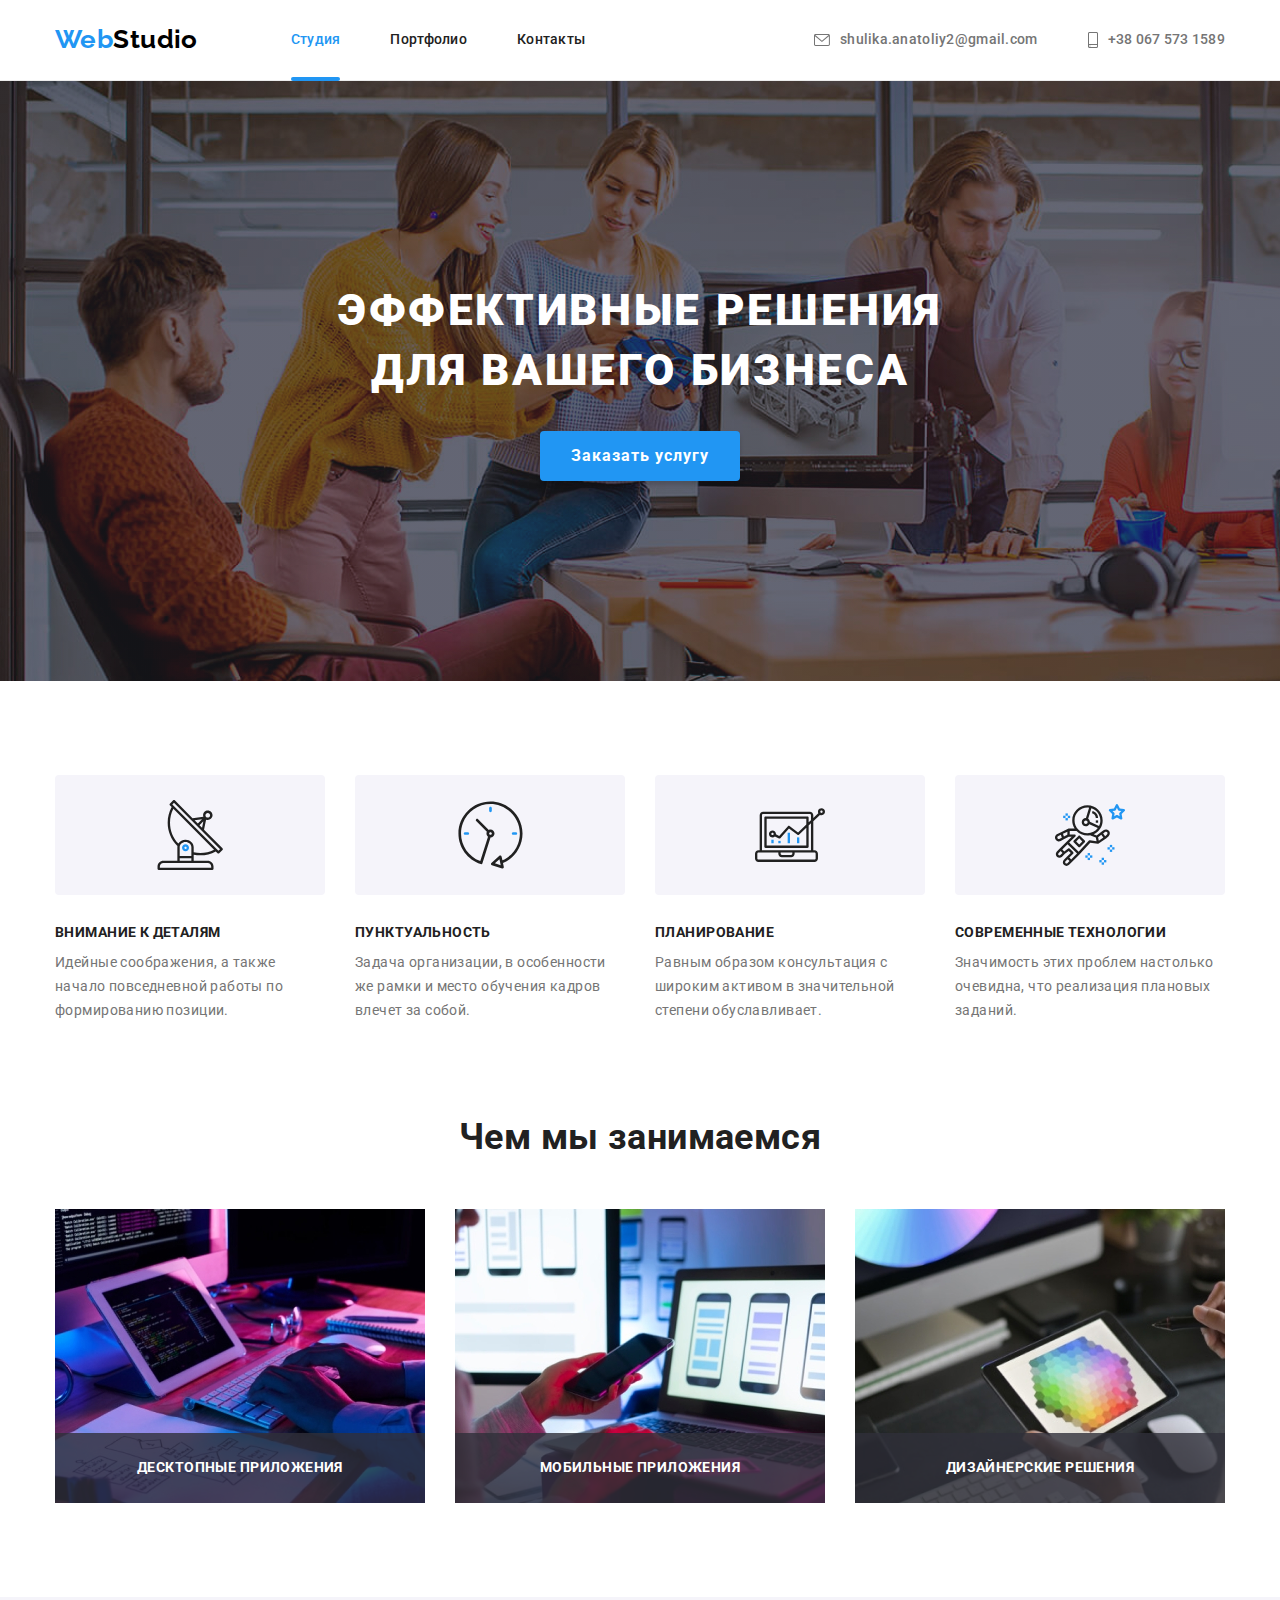
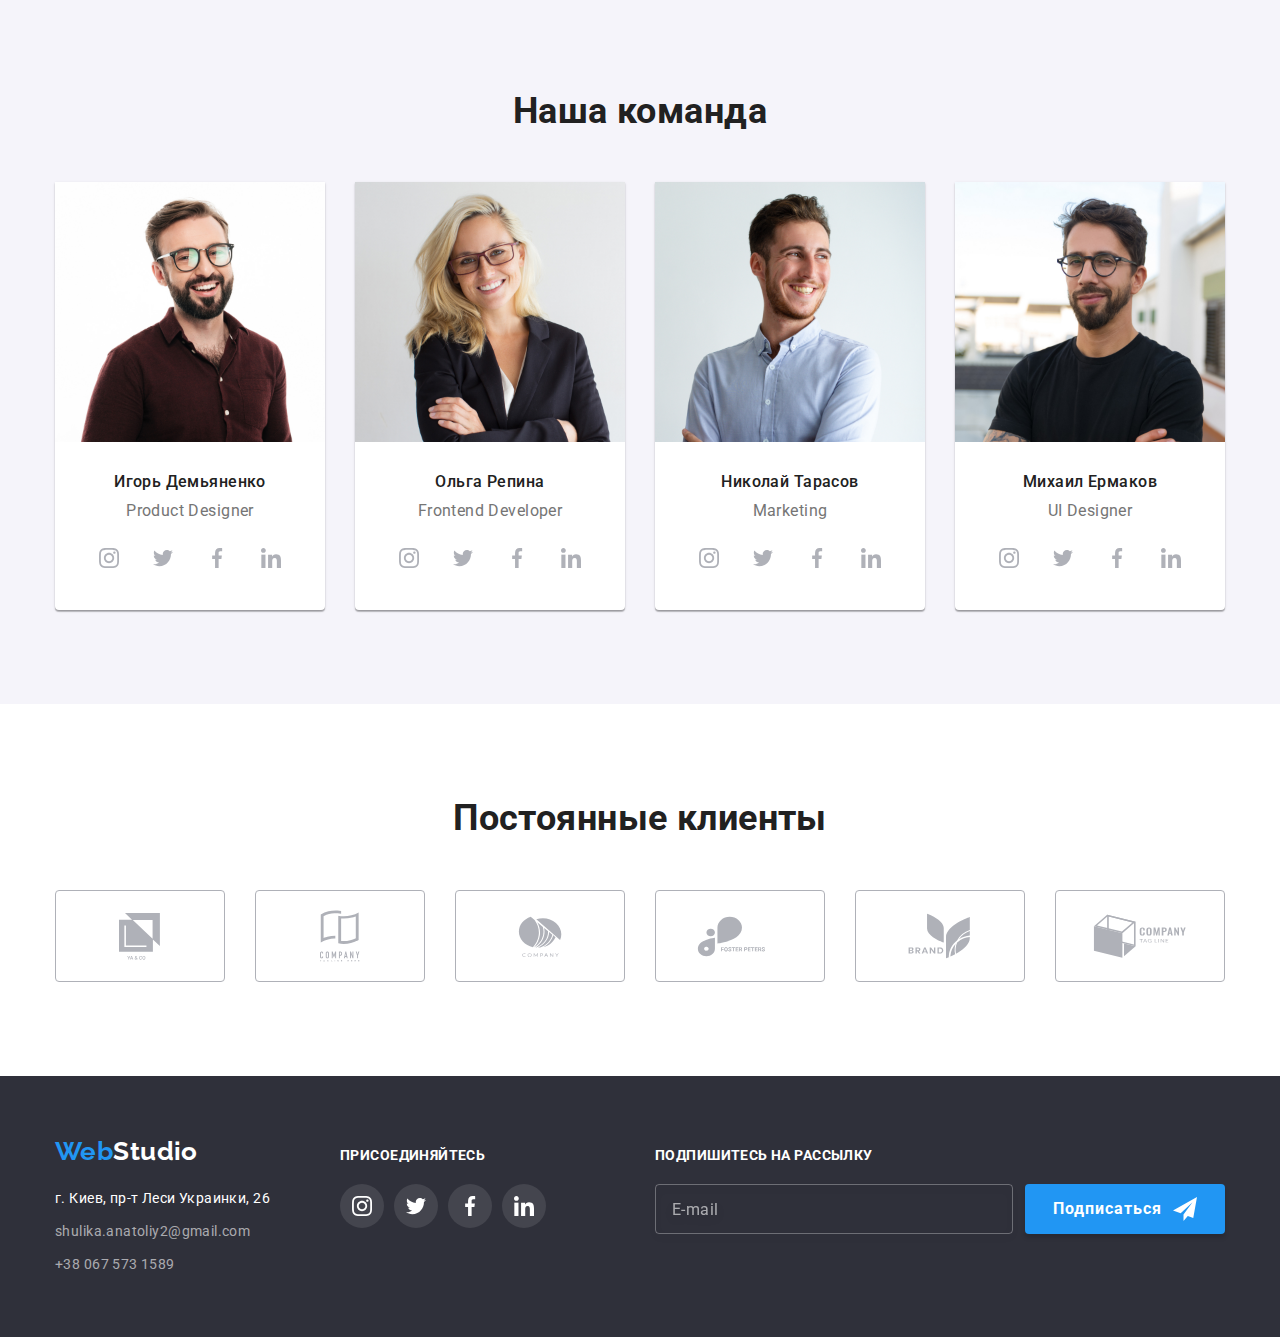
==== commit 1367bdad: "Закончил 7.0" ====
--- a/index.html
+++ b/index.html
@@ -20,51 +20,63 @@
   <body>
     <!-- --------------------------------Header--------------------------------- -->
     <header class="header">
-      <div class="container header-flex">
-        <a class="logo" href="./index.html" lang="en"
-          >Web<span class="logo-header">Studio</span></a
-        >
+      <div class="container flex-between">
         <!-- -----------------------Navigation -->
-        <nav>
-          <ul class="list-nav list">
-            <li>
-              <a class="header-link current" href="./index.html">Студия</a>
-            </li>
-            <li>
-              <a class="header-link" href="./portfolio.html">Портфолио</a>
-            </li>
-            <li>
-              <a
-                class="header-link"
-                href="https://github.com/anatoliyshulika/goit-markup-hw-01"
-                >Контакты</a
-              >
-            </li>
-          </ul>
-        </nav>
+        <div class="flex-between">
+          <a class="logo header__logo" href="./index.html" lang="en"
+            >Web<span class="logo--dark">Studio</span></a
+          >
+          <nav>
+            <ul class="header__nav grid">
+              <li>
+                <a
+                  class="header__link header__link--current"
+                  href="./index.html"
+                  >Студия</a
+                >
+              </li>
+              <li>
+                <a class="header__link" href="./portfolio.html">Портфолио</a>
+              </li>
+              <li>
+                <a
+                  class="header__link"
+                  href="https://github.com/anatoliyshulika/goit-markup-hw-01"
+                  >Контакты</a
+                >
+              </li>
+            </ul>
+          </nav>
+        </div>
+        <!-- -----------------------Navigation -->
+
         <!-- -----------------------Contacts -->
-        <ul class="header-contact-list list">
+        <ul class="header__contacts grid">
           <li>
             <a
-              class="header-link contact-link"
+              class="header__link header__link--color"
               href="mailto:shulika.anatoliy2@gmail.com"
               lang="en"
             >
-              <svg class="icon" width="16" height="12">
+              <svg class="icon header__icon" width="16" height="12">
                 <use href="./images/svg/icons.svg#envelope"></use>
               </svg>
               <span>shulika.anatoliy2@gmail.com</span>
             </a>
           </li>
           <li>
-            <a class="header-link contact-link" href="tel:+380675731589">
-              <svg class="icon" width="10" height="16">
+            <a
+              class="header__link header__link--color"
+              href="tel:+380675731589"
+            >
+              <svg class="icon header__icon" width="10" height="16">
                 <use href="./images/svg/icons.svg#smartphone"></use>
               </svg>
               <span>+38 067 573 1589</span></a
             >
           </li>
         </ul>
+        <!-- -----------------------Contacts -->
       </div>
     </header>
     <!-- --------------------------------Header--------------------------------- -->
@@ -73,78 +85,101 @@
     <main>
       <!-- -----------------Hero -->
       <section class="section hero">
-        <div class="box-title">
-          <h1 class="hero-title">Эффективные решения для вашего бизнеса</h1>
-        </div>
-        <button class="hero-btn" type="button" data-modal-open>
+        <h1 class="hero-title hero__hero-title">
+          Эффективные решения для вашего бизнеса
+        </h1>
+        <button class="form-btn" type="button" data-modal-open>
           Заказать услугу
         </button>
       </section>
       <!-- ---Modal window- -->
       <div class="backdrop is-hidden" data-modal>
         <div class="modal">
-          <button class="modal-close-btn" type="button" data-modal-close>
+          <button
+            class="close-btn modal__close-btn"
+            type="button"
+            data-modal-close
+          >
             <svg class="icon" width="18" height="18">
               <use href="./images/svg/icons.svg#close-black"></use>
             </svg>
           </button>
-          <strong class="order-form-title"
+          <strong class="modal__title"
             >Оставьте свои данные, мы вам перезвоним</strong
           >
           <form name="order-service" method="post">
-            <label class="order-label">
-              <span class="order-input-title">Имя</span>
-              <div class="input-container">
-                <input class="order-input" type="text" name="name" required />
-                <svg class="input-icon" width="18" height="18">
+            <label class="contact-label">
+              <span class="contact-label__title">Имя</span>
+              <div class="contact-label__wrapper">
+                <input
+                  class="contact-label__input"
+                  type="text"
+                  name="name"
+                  required
+                />
+                <svg class="contact-label__icon" width="18" height="18">
                   <use href="./images/svg/icons.svg#person-black"></use>
                 </svg>
               </div>
             </label>
-            <label class="order-label">
-              <span class="order-input-title">Телефон</span>
-              <div class="input-container">
-                <input class="order-input" type="tel" name="tel" required />
-                <svg class="input-icon" width="18" height="18">
+            <label class="contact-label">
+              <span class="contact-label__title">Телефон</span>
+              <div class="contact-label__wrapper">
+                <input
+                  class="contact-label__input"
+                  type="tel"
+                  name="tel"
+                  required
+                />
+                <svg class="contact-label__icon" width="18" height="18">
                   <use href="./images/svg/icons.svg#phone-black"></use>
                 </svg>
               </div>
             </label>
-            <label class="order-label">
-              <span class="order-input-title">Почта</span>
-              <div class="input-container">
-                <input class="order-input" type="email" name="email" required />
-                <svg class="input-icon" width="18" height="18">
+            <label class="contact-label">
+              <span class="contact-label__title">Почта</span>
+              <div class="contact-label__wrapper">
+                <input
+                  class="contact-label__input"
+                  type="email"
+                  name="email"
+                  required
+                />
+                <svg class="contact-label__icon" width="18" height="18">
                   <use href="./images/svg/icons.svg#email-black"></use>
                 </svg>
               </div>
             </label>
-            <label class="order-comment-label">
-              <span class="order-input-title">Комментарий</span>
+            <label class="comment-label">
+              <span class="comment-label__title">Комментарий</span>
               <textarea
-                class="comment-field"
+                class="comment-label__field"
                 name="comment"
                 placeholder="Введите текст"
               ></textarea>
             </label>
             <label class="agreement-label">
               <input
-                class="native-checkbox visually-hidden"
+                class="agreement-label__native-checkbox visually-hidden"
                 type="checkbox"
                 name="agreement"
                 required
               />
-              <span class="my-checkbox">
-                <svg class="check" width="17" height="13">
+              <span class="custom-checkbox">
+                <svg class="agreement-label__check" width="17" height="13">
                   <use href="./images/svg/icons.svg#check"></use>
                 </svg>
               </span>
-              <span class="agreement-input-tekst"
+              <span class="agreement-label__text"
                 >Соглашаюсь с рассылкой и принимаю
-                <a class="link-agreement" href="">Условия договора</a></span
+                <a class="agreement-label__link" href=""
+                  >Условия договора</a
+                ></span
               >
             </label>
-            <button class="order-btn" type="submit">Отправить</button>
+            <button class="form-btn form-btn--centered" type="submit">
+              Отправить
+            </button>
           </form>
         </div>
       </div>
@@ -155,51 +190,52 @@
       <section class="section">
         <div class="container">
           <h2 class="visually-hidden">Наши особенности</h2>
-          <ul class="list features-list">
-            <li class="item">
-              <div class="feature-icon">
+          <!-- <ul class="list features-list grid"> -->
+          <ul class="features grid">
+            <li class="grid__item">
+              <div class="features__icon">
                 <svg width="70" height="70">
                   <use href="./images/svg/icons.svg#locator"></use>
                 </svg>
               </div>
-              <h3 class="titles features-title">Внимание к деталям</h3>
-              <p class="features">
+              <h3 class="titles features__titles">Внимание к деталям</h3>
+              <p class="features__desc">
                 Идейные соображения, а также начало повседневной работы по
                 формированию позиции.
               </p>
             </li>
-            <li class="item">
-              <div class="feature-icon">
+            <li class="grid__item">
+              <div class="features__icon">
                 <svg width="67" height="70">
                   <use href="./images/svg/icons.svg#clock"></use>
                 </svg>
               </div>
-              <h3 class="titles features-title">Пунктуальность</h3>
-              <p class="features">
+              <h3 class="titles features__titles">Пунктуальность</h3>
+              <p class="features__desc">
                 Задача организации, в особенности же рамки и место обучения
                 кадров влечет за собой.
               </p>
             </li>
-            <li class="item">
-              <div class="feature-icon">
+            <li class="grid__item">
+              <div class="features__icon">
                 <svg width="70" height="70">
                   <use href="./images/svg/icons.svg#laptop"></use>
                 </svg>
               </div>
-              <h3 class="titles features-title">Планирование</h3>
-              <p class="features">
+              <h3 class="titles features__titles">Планирование</h3>
+              <p class="features__desc">
                 Равным образом консультация с широким активом в значительной
                 степени обуславливает.
               </p>
             </li>
-            <li class="item">
-              <div class="feature-icon">
+            <li class="grid__item">
+              <div class="features__icon">
                 <svg width="70" height="70">
                   <use href="./images/svg/icons.svg#astronaut"></use>
                 </svg>
               </div>
-              <h3 class="titles features-title">Современные технологии</h3>
-              <p class="features">
+              <h3 class="titles features__titles">Современные технологии</h3>
+              <p class="features__desc">
                 Значимость этих проблем настолько очевидна, что реализация
                 плановых заданий.
               </p>
@@ -209,337 +245,358 @@
       </section>
       <!-- -----------------Our features -->
 
-      <!-- -----------------What we do -->
-      <section class="section what-we-do-section">
+      <!-- -----------------What are we doing (activities)-->
+      <section class="section activities-section">
         <div class="container">
-          <h2 class="content-title titles">Чем мы занимаемся</h2>
-          <ul class="list what-we-do-list">
-            <li class="item">
-              <img
-                src="./images/main-page/block-sheme.jpg"
-                width="370"
-                alt="Блок-схема рядом с компьютером"
-              />
-              <p class="what-we-do-title">Десктопные приложения</p>
-            </li>
-            <li class="item">
-              <img
-                src="./images/main-page/mobile-app.jpg"
-                width="370"
-                alt="Мобильный телефон в руках и на экране ноутбука"
-              />
-              <p class="what-we-do-title">Мобильные приложения</p>
-            </li>
-            <li class="item">
-              <img
-                src="./images/main-page/designig.jpg"
-                width="370"
-                alt="Рисунок на планешете"
-              />
-              <p class="what-we-do-title">Дизайнерские решения</p>
+          <h2 class="titles section-titles">Чем мы занимаемся</h2>
+          <ul class="activities grid">
+            <li class="grid__item">
+              <div class="activities__wrapper">
+                <img
+                  src="./images/main-page/block-sheme.jpg"
+                  width="370"
+                  alt="Блок-схема рядом с компьютером"
+                />
+                <div class="activities__inner flex-center">
+                  <p class="activities__title">Десктопные приложения</p>
+                </div>
+              </div>
+            </li>
+            <li class="grid__item">
+              <div class="activities__wrapper">
+                <img
+                  src="./images/main-page/mobile-app.jpg"
+                  width="370"
+                  alt="Мобильный телефон в руках и на экране ноутбука"
+                />
+                <div class="activities__inner flex-center">
+                  <p class="activities__title">Мобильные приложения</p>
+                </div>
+              </div>
+            </li>
+            <li class="grid__item">
+              <div class="activities__wrapper">
+                <img
+                  src="./images/main-page/designig.jpg"
+                  width="370"
+                  alt="Рисунок на планешете"
+                />
+                <div class="activities__inner flex-center">
+                  <p class="activities__title">Дизайнерские решения</p>
+                </div>
+              </div>
             </li>
           </ul>
         </div>
       </section>
-      <!-- -----------------What we do -->
+      <!-- -----------------What are we doing (activities)-->
 
       <!-- -----------------Our team -->
-      <section class="section our-team">
+      <section class="section our-team-section">
         <div class="container">
-          <h2 class="content-title titles">Наша команда</h2>
-          <ul class="list staff-list">
-            <li class="staf-card item">
-              <!-- Игоря Демьяненко -->
-              <img
-                src="./images/main-page/igor-demyanenko.jpg"
-                width="270"
-                alt="Фото Игоря Демьяненко Product Designer"
-              />
-              <div class="staff-discr">
-                <h3 class="staff-title">Игорь Демьяненко</h3>
-                <p class="major" lang="en">Product Designer</p>
-                <ul class="list social-list">
-                  <li class="item">
-                    <a
-                      class="social-link"
-                      href=""
-                      target="_blank"
-                      rel="noreferrer noopener"
-                      lang="en"
-                      aria-label="instagram"
-                    >
-                      <svg class="icon" width="20" height="20">
-                        <use href="./images/svg/icons.svg#instagram"></use>
-                      </svg>
-                    </a>
-                  </li>
-                  <li class="item">
-                    <a
-                      class="social-link"
-                      href=""
-                      target="_blank"
-                      rel="noreferrer noopener"
-                      lang="en"
-                      aria-label="twitter"
-                    >
-                      <svg class="icon" width="20" height="20">
-                        <use href="./images/svg/icons.svg#twitter"></use>
-                      </svg>
-                    </a>
-                  </li>
-                  <li class="item">
-                    <a
-                      class="social-link"
-                      href="https://www.facebook.com/profile.php?id=100005367284716"
-                      target="_blank"
-                      rel="noreferrer noopener"
-                      lang="en"
-                      aria-label="facebook"
-                    >
-                      <svg class="icon" width="20" height="20">
-                        <use href="./images/svg/icons.svg#facebook"></use>
-                      </svg>
-                    </a>
-                  </li>
-                  <li class="item">
-                    <a
-                      class="social-link"
-                      href="https://www.linkedin.com/in/anatoliy-shulika-77a064154"
-                      target="_blank"
-                      rel="noreferrer noopener"
-                      lang="en"
-                      aria-label="linkedin"
-                    >
-                      <svg class="icon" width="20" height="20">
-                        <use href="./images/svg/icons.svg#linkedin"></use>
-                      </svg>
-                    </a>
-                  </li>
-                </ul>
-              </div>
-            </li>
-            <li class="staf-card item">
-              <!-- Ольга Репина -->
-              <img
-                src="./images/main-page/olga-repina.jpg"
-                width="270"
-                alt="Фото Ольги Репиной Frontend Developer"
-              />
-              <div class="staff-discr">
-                <h3 class="staff-title">Ольга Репина</h3>
-                <p class="major" lang="en">Frontend Developer</p>
-                <ul class="list social-list">
-                  <li class="item">
-                    <a
-                      class="social-link"
-                      href=""
-                      target="_blank"
-                      rel="noreferrer noopener"
-                      lang="en"
-                      aria-label="instagram"
-                    >
-                      <svg class="icon" width="20" height="20">
-                        <use href="./images/svg/icons.svg#instagram"></use>
-                      </svg>
-                    </a>
-                  </li>
-                  <li class="item">
-                    <a
-                      class="social-link"
-                      href=""
-                      target="_blank"
-                      rel="noreferrer noopener"
-                      lang="en"
-                      aria-label="twitter"
-                    >
-                      <svg class="icon" width="20" height="20">
-                        <use href="./images/svg/icons.svg#twitter"></use>
-                      </svg>
-                    </a>
-                  </li>
-                  <li class="item">
-                    <a
-                      class="social-link"
-                      href="https://www.facebook.com/profile.php?id=100005367284716"
-                      target="_blank"
-                      rel="noreferrer noopener"
-                      lang="en"
-                      aria-label="facebook"
-                    >
-                      <svg class="icon" width="20" height="20">
-                        <use href="./images/svg/icons.svg#facebook"></use>
-                      </svg>
-                    </a>
-                  </li>
-                  <li class="item">
-                    <a
-                      class="social-link"
-                      href="https://www.linkedin.com/in/anatoliy-shulika-77a064154"
-                      target="_blank"
-                      rel="noreferrer noopener"
-                      lang="en"
-                      aria-label="linkedin"
-                    >
-                      <svg class="icon" width="20" height="20">
-                        <use href="./images/svg/icons.svg#linkedin"></use>
-                      </svg>
-                    </a>
-                  </li>
-                </ul>
-              </div>
-            </li>
-            <li class="staf-card item">
-              <!-- Николай Тарасов -->
-              <img
-                src="./images/main-page/nikolai-tarasov.jpg"
-                width="270"
-                alt="Фото Николая Тарасова Marketing"
-              />
-              <div class="staff-discr">
-                <h3 class="staff-title">Николай Тарасов</h3>
-                <p class="major" lang="en">Marketing</p>
-                <ul class="list social-list">
-                  <li class="item">
-                    <a
-                      class="social-link"
-                      href=""
-                      target="_blank"
-                      rel="noreferrer noopener"
-                      lang="en"
-                      aria-label="instagram"
-                    >
-                      <svg class="icon" width="20" height="20">
-                        <use href="./images/svg/icons.svg#instagram"></use>
-                      </svg>
-                    </a>
-                  </li>
-                  <li class="item">
-                    <a
-                      class="social-link"
-                      href=""
-                      target="_blank"
-                      rel="noreferrer noopener"
-                      lang="en"
-                      aria-label="twitter"
-                    >
-                      <svg class="icon" width="20" height="20">
-                        <use href="./images/svg/icons.svg#twitter"></use>
-                      </svg>
-                    </a>
-                  </li>
-                  <li class="item">
-                    <a
-                      class="social-link"
-                      href="https://www.facebook.com/profile.php?id=100005367284716"
-                      target="_blank"
-                      rel="noreferrer noopener"
-                      lang="en"
-                      aria-label="facebook"
-                    >
-                      <svg class="icon" width="20" height="20">
-                        <use href="./images/svg/icons.svg#facebook"></use>
-                      </svg>
-                    </a>
-                  </li>
-                  <li class="item">
-                    <a
-                      class="social-link"
-                      href="https://www.linkedin.com/in/anatoliy-shulika-77a064154"
-                      target="_blank"
-                      rel="noreferrer noopener"
-                      lang="en"
-                      aria-label="linkedin"
-                    >
-                      <svg class="icon" width="20" height="20">
-                        <use href="./images/svg/icons.svg#linkedin"></use>
-                      </svg>
-                    </a>
-                  </li>
-                </ul>
-              </div>
-            </li>
-            <li class="staf-card item">
-              <!-- Михаил Ермаков -->
-              <img
-                src="./images/main-page/mikhail-ermakov.jpg"
-                width="270"
-                alt="Фото Михаила Ермакова UI Designer"
-              />
-              <div class="staff-discr">
-                <h3 class="staff-title">Михаил Ермаков</h3>
-                <p class="major" lang="en">UI Designer</p>
-                <ul class="list social-list">
-                  <li class="item">
-                    <a
-                      class="social-link"
-                      href=""
-                      target="_blank"
-                      rel="noreferrer noopener"
-                      lang="en"
-                      aria-label="instagram"
-                    >
-                      <svg class="icon" width="20" height="20">
-                        <use href="./images/svg/icons.svg#instagram"></use>
-                      </svg>
-                    </a>
-                  </li>
-                  <li class="item">
-                    <a
-                      class="social-link"
-                      href=""
-                      target="_blank"
-                      rel="noreferrer noopener"
-                      lang="en"
-                      aria-label="twitter"
-                    >
-                      <svg class="icon" width="20" height="20">
-                        <use href="./images/svg/icons.svg#twitter"></use>
-                      </svg>
-                    </a>
-                  </li>
-                  <li class="item">
-                    <a
-                      class="social-link"
-                      href="https://www.facebook.com/profile.php?id=100005367284716"
-                      target="_blank"
-                      rel="noreferrer noopener"
-                      lang="en"
-                      aria-label="facebook"
-                    >
-                      <svg class="icon" width="20" height="20">
-                        <use href="./images/svg/icons.svg#facebook"></use>
-                      </svg>
-                    </a>
-                  </li>
-                  <li class="item">
-                    <a
-                      class="social-link"
-                      href="https://www.linkedin.com/in/anatoliy-shulika-77a064154"
-                      target="_blank"
-                      rel="noreferrer noopener"
-                      lang="en"
-                      aria-label="linkedin"
-                    >
-                      <svg class="icon" width="20" height="20">
-                        <use href="./images/svg/icons.svg#linkedin"></use>
-                      </svg>
-                    </a>
-                  </li>
-                </ul>
+          <h2 class="titles section-titles">Наша команда</h2>
+          <ul class="staff grid">
+            <li class="grid__item">
+              <div class="staff__card">
+                <!-- Игоря Демьяненко -->
+                <img
+                  src="./images/main-page/igor-demyanenko.jpg"
+                  width="270"
+                  alt="Фото Игоря Демьяненко Product Designer"
+                />
+                <div class="staff__desc">
+                  <h3 class="staff__title">Игорь Демьяненко</h3>
+                  <p class="staff__major" lang="en">Product Designer</p>
+                  <ul class="staff__socials socials grid">
+                    <li>
+                      <a
+                        class="socials__link flex-center"
+                        href=""
+                        target="_blank"
+                        rel="noreferrer noopener"
+                        lang="en"
+                        aria-label="instagram"
+                      >
+                        <svg class="icon" width="20" height="20">
+                          <use href="./images/svg/icons.svg#instagram"></use>
+                        </svg>
+                      </a>
+                    </li>
+                    <li>
+                      <a
+                        class="socials__link flex-center"
+                        href=""
+                        target="_blank"
+                        rel="noreferrer noopener"
+                        lang="en"
+                        aria-label="twitter"
+                      >
+                        <svg class="icon" width="20" height="20">
+                          <use href="./images/svg/icons.svg#twitter"></use>
+                        </svg>
+                      </a>
+                    </li>
+                    <li>
+                      <a
+                        class="socials__link flex-center"
+                        href="https://www.facebook.com/profile.php?id=100005367284716"
+                        target="_blank"
+                        rel="noreferrer noopener"
+                        lang="en"
+                        aria-label="facebook"
+                      >
+                        <svg class="icon" width="20" height="20">
+                          <use href="./images/svg/icons.svg#facebook"></use>
+                        </svg>
+                      </a>
+                    </li>
+                    <li>
+                      <a
+                        class="socials__link flex-center"
+                        href="https://www.linkedin.com/in/anatoliy-shulika-77a064154"
+                        target="_blank"
+                        rel="noreferrer noopener"
+                        lang="en"
+                        aria-label="linkedin"
+                      >
+                        <svg class="icon" width="20" height="20">
+                          <use href="./images/svg/icons.svg#linkedin"></use>
+                        </svg>
+                      </a>
+                    </li>
+                  </ul>
+                </div>
+              </div>
+            </li>
+            <li class="grid__item">
+              <div class="staff__card">
+                <!-- Ольга Репина -->
+                <img
+                  src="./images/main-page/olga-repina.jpg"
+                  width="270"
+                  alt="Фото Ольги Репиной Frontend Developer"
+                />
+                <div class="staff__desc">
+                  <h3 class="staff__title">Ольга Репина</h3>
+                  <p class="staff__major" lang="en">Frontend Developer</p>
+                  <ul class="staff__socials socials grid">
+                    <li>
+                      <a
+                        class="socials__link flex-center"
+                        href=""
+                        target="_blank"
+                        rel="noreferrer noopener"
+                        lang="en"
+                        aria-label="instagram"
+                      >
+                        <svg class="icon" width="20" height="20">
+                          <use href="./images/svg/icons.svg#instagram"></use>
+                        </svg>
+                      </a>
+                    </li>
+                    <li>
+                      <a
+                        class="socials__link flex-center"
+                        href=""
+                        target="_blank"
+                        rel="noreferrer noopener"
+                        lang="en"
+                        aria-label="twitter"
+                      >
+                        <svg class="icon" width="20" height="20">
+                          <use href="./images/svg/icons.svg#twitter"></use>
+                        </svg>
+                      </a>
+                    </li>
+                    <li>
+                      <a
+                        class="socials__link flex-center"
+                        href="https://www.facebook.com/profile.php?id=100005367284716"
+                        target="_blank"
+                        rel="noreferrer noopener"
+                        lang="en"
+                        aria-label="facebook"
+                      >
+                        <svg class="icon" width="20" height="20">
+                          <use href="./images/svg/icons.svg#facebook"></use>
+                        </svg>
+                      </a>
+                    </li>
+                    <li>
+                      <a
+                        class="socials__link flex-center"
+                        href="https://www.linkedin.com/in/anatoliy-shulika-77a064154"
+                        target="_blank"
+                        rel="noreferrer noopener"
+                        lang="en"
+                        aria-label="linkedin"
+                      >
+                        <svg class="icon" width="20" height="20">
+                          <use href="./images/svg/icons.svg#linkedin"></use>
+                        </svg>
+                      </a>
+                    </li>
+                  </ul>
+                </div>
+              </div>
+            </li>
+            <li class="grid__item">
+              <div class="staff__card">
+                <!-- Николай Тарасов -->
+                <img
+                  src="./images/main-page/nikolai-tarasov.jpg"
+                  width="270"
+                  alt="Фото Николая Тарасова Marketing"
+                />
+                <div class="staff__desc">
+                  <h3 class="staff__title">Николай Тарасов</h3>
+                  <p class="staff__major" lang="en">Marketing</p>
+                  <ul class="staff__socials socials grid">
+                    <li>
+                      <a
+                        class="socials__link flex-center"
+                        href=""
+                        target="_blank"
+                        rel="noreferrer noopener"
+                        lang="en"
+                        aria-label="instagram"
+                      >
+                        <svg class="icon" width="20" height="20">
+                          <use href="./images/svg/icons.svg#instagram"></use>
+                        </svg>
+                      </a>
+                    </li>
+                    <li>
+                      <a
+                        class="socials__link flex-center"
+                        href=""
+                        target="_blank"
+                        rel="noreferrer noopener"
+                        lang="en"
+                        aria-label="twitter"
+                      >
+                        <svg class="icon" width="20" height="20">
+                          <use href="./images/svg/icons.svg#twitter"></use>
+                        </svg>
+                      </a>
+                    </li>
+                    <li>
+                      <a
+                        class="socials__link flex-center"
+                        href="https://www.facebook.com/profile.php?id=100005367284716"
+                        target="_blank"
+                        rel="noreferrer noopener"
+                        lang="en"
+                        aria-label="facebook"
+                      >
+                        <svg class="icon" width="20" height="20">
+                          <use href="./images/svg/icons.svg#facebook"></use>
+                        </svg>
+                      </a>
+                    </li>
+                    <li>
+                      <a
+                        class="socials__link flex-center"
+                        href="https://www.linkedin.com/in/anatoliy-shulika-77a064154"
+                        target="_blank"
+                        rel="noreferrer noopener"
+                        lang="en"
+                        aria-label="linkedin"
+                      >
+                        <svg class="icon" width="20" height="20">
+                          <use href="./images/svg/icons.svg#linkedin"></use>
+                        </svg>
+                      </a>
+                    </li>
+                  </ul>
+                </div>
+              </div>
+            </li>
+            <li class="grid__item">
+              <div class="staff__card">
+                <!-- Михаил Ермаков -->
+                <img
+                  src="./images/main-page/mikhail-ermakov.jpg"
+                  width="270"
+                  alt="Фото Михаила Ермакова UI Designer"
+                />
+                <div class="staff__desc">
+                  <h3 class="staff__title">Михаил Ермаков</h3>
+                  <p class="staff__major" lang="en">UI Designer</p>
+                  <ul class="staff__socials socials grid">
+                    <li>
+                      <a
+                        class="socials__link flex-center"
+                        href=""
+                        target="_blank"
+                        rel="noreferrer noopener"
+                        lang="en"
+                        aria-label="instagram"
+                      >
+                        <svg class="icon" width="20" height="20">
+                          <use href="./images/svg/icons.svg#instagram"></use>
+                        </svg>
+                      </a>
+                    </li>
+                    <li>
+                      <a
+                        class="socials__link flex-center"
+                        href=""
+                        target="_blank"
+                        rel="noreferrer noopener"
+                        lang="en"
+                        aria-label="twitter"
+                      >
+                        <svg class="icon" width="20" height="20">
+                          <use href="./images/svg/icons.svg#twitter"></use>
+                        </svg>
+                      </a>
+                    </li>
+                    <li>
+                      <a
+                        class="socials__link flex-center"
+                        href="https://www.facebook.com/profile.php?id=100005367284716"
+                        target="_blank"
+                        rel="noreferrer noopener"
+                        lang="en"
+                        aria-label="facebook"
+                      >
+                        <svg class="icon" width="20" height="20">
+                          <use href="./images/svg/icons.svg#facebook"></use>
+                        </svg>
+                      </a>
+                    </li>
+                    <li>
+                      <a
+                        class="socials__link flex-center"
+                        href="https://www.linkedin.com/in/anatoliy-shulika-77a064154"
+                        target="_blank"
+                        rel="noreferrer noopener"
+                        lang="en"
+                        aria-label="linkedin"
+                      >
+                        <svg class="icon" width="20" height="20">
+                          <use href="./images/svg/icons.svg#linkedin"></use>
+                        </svg>
+                      </a>
+                    </li>
+                  </ul>
+                </div>
               </div>
             </li>
           </ul>
         </div>
       </section>
       <!-- -----------------Our team -->
+
       <!-- -----------------Regular customers -->
       <section class="section">
         <div class="container">
-          <h2 class="content-title titles">Постоянные клиенты</h2>
-          <ul class="list customers-list">
-            <li class="item">
-              <a
-                class="customers-link"
+          <h2 class="titles section-titles">Постоянные клиенты</h2>
+          <ul class="customers grid">
+            <li class="grid__item">
+              <a
+                class="customers__link flex-center"
                 href=""
                 target="_blank"
                 rel="noreferrer noopener"
@@ -551,9 +608,9 @@
                 </svg>
               </a>
             </li>
-            <li class="item">
-              <a
-                class="customers-link"
+            <li class="grid__item">
+              <a
+                class="customers__link flex-center"
                 href=""
                 target="_blank"
                 rel="noreferrer noopener"
@@ -565,9 +622,9 @@
                 </svg>
               </a>
             </li>
-            <li class="item">
-              <a
-                class="customers-link"
+            <li class="grid__item">
+              <a
+                class="customers__link flex-center"
                 href=""
                 target="_blank"
                 rel="noreferrer noopener"
@@ -579,9 +636,9 @@
                 </svg>
               </a>
             </li>
-            <li class="item">
-              <a
-                class="customers-link"
+            <li class="grid__item">
+              <a
+                class="customers__link flex-center"
                 href=""
                 target="_blank"
                 rel="noreferrer noopener"
@@ -593,9 +650,9 @@
                 </svg>
               </a>
             </li>
-            <li class="item">
-              <a
-                class="customers-link"
+            <li class="grid__item">
+              <a
+                class="customers__link flex-center"
                 href=""
                 target="_blank"
                 rel="noreferrer noopener"
@@ -607,9 +664,9 @@
                 </svg>
               </a>
             </li>
-            <li class="item">
-              <a
-                class="customers-link"
+            <li class="grid__item">
+              <a
+                class="customers__link flex-center"
                 href=""
                 target="_blank"
                 rel="noreferrer noopener"
@@ -630,29 +687,29 @@
 
     <!-- --------------------------------Footer--------------------------------- -->
     <footer class="footer">
-      <div class="container">
-        <div class="footer-address">
+      <div class="container footer__container">
+        <div class="address">
           <a class="logo" href="./index.html" lang="en"
-            >Web<span class="logo-footer">Studio</span></a
+            >Web<span class="logo--white">Studio</span></a
           >
           <address>
-            <ul class="address-list">
-              <li class="item">
-                <p class="post-address">г. Киев, пр-т Леси Украинки, 26</p>
+            <ul class="address__list">
+              <li class="address__item">
+                <p class="address__post">г. Киев, пр-т Леси Украинки, 26</p>
               </li>
-              <li class="item">
+              <li class="address__item">
                 <p>
                   <a
-                    class="link-address"
+                    class="address__link"
                     href="mailto:shulika.anatoliy2@gmail.com"
                     lang="en"
                     >shulika.anatoliy2@gmail.com</a
                   >
                 </p>
               </li>
-              <li class="item">
+              <li class="address__item">
                 <p>
-                  <a class="link-address" href="tel:+380675731589"
+                  <a class="address__link" href="tel:+380675731589"
                     >+38 067 573 1589</a
                   >
                 </p>
@@ -661,11 +718,11 @@
           </address>
         </div>
         <div>
-          <p class="join">Присоединяйтесь</p>
-          <ul class="list social-list social-footer">
-            <li class="item">
-              <a
-                class="social-link"
+          <p class="footer__slogan">Присоединяйтесь</p>
+          <ul class="socials grid">
+            <li>
+              <a
+                class="socials__link socials__link--color flex-center"
                 href=""
                 target="_blank"
                 rel="noreferrer noopener"
@@ -677,9 +734,9 @@
                 </svg>
               </a>
             </li>
-            <li class="item">
-              <a
-                class="social-link"
+            <li>
+              <a
+                class="socials__link socials__link--color flex-center"
                 href=""
                 target="_blank"
                 rel="noreferrer noopener"
@@ -691,9 +748,9 @@
                 </svg>
               </a>
             </li>
-            <li class="item">
-              <a
-                class="social-link"
+            <li>
+              <a
+                class="socials__link socials__link--color flex-center"
                 href="https://www.facebook.com/profile.php?id=100005367284716"
                 target="_blank"
                 rel="noreferrer noopener"
@@ -705,9 +762,9 @@
                 </svg>
               </a>
             </li>
-            <li class="item">
-              <a
-                class="social-link"
+            <li>
+              <a
+                class="socials__link socials__link--color flex-center"
                 href="https://www.linkedin.com/in/anatoliy-shulika-77a064154"
                 target="_blank"
                 rel="noreferrer noopener"
@@ -721,18 +778,18 @@
             </li>
           </ul>
         </div>
-        <div class="footer-form-container">
-          <strong class="join">Подпишитесь на рассылку</strong>
-          <form class="subscribe-form" name="subscribe" method="">
+        <div class="footer__form-wrapper">
+          <strong class="footer__slogan">Подпишитесь на рассылку</strong>
+          <form class="subscribe" name="subscribe" method="">
             <label>
               <input
-                class="subscribe-input"
+                class="subscribe__input"
                 type="email"
                 placeholder="E-mail"
                 required
               />
             </label>
-            <button type="submit" class="subscribe-btn">
+            <button type="submit" class="form-btn subscribe__form-btn">
               Подписаться
               <svg class="icon" width="24" height="24">
                 <use href="./images/svg/icons.svg#icon-send"></use>
--- a/styles/styles.css
+++ b/styles/styles.css
@@ -6,12 +6,12 @@
   --second-text-title-color: #212121;
   --accent-color: #2196f3;
   --accent-bg-color: #2f303a;
-  --hero-btn-hover-bg-color: #188ce8;
+  --form-btn-hover-bg-color: #188ce8;
   --our-team-bg-color: #f5f4fa;
   --work-item-border-color: #eeeeee;
   --heder-bord-color: #ececec;
   --svg-icon-color: #afb1b8;
-  --num-of-cards: 1; /*number of cards in flex grid*/
+  --num-of-cards: 4; /*number of cards in flex grid*/
   --space-between: 30px; /*space betwwen cards*/
   --timing-function: 250ms cubic-bezier(0.4, 0, 0.2, 1);
 }
@@ -34,6 +34,10 @@
 ul {
   margin: 0;
   padding: 0;
+}
+
+a {
+  text-decoration: none;
 }
 
 .section {
@@ -61,6 +65,14 @@
   color: var(--second-text-title-color);
 }
 
+.section-titles {
+  margin-bottom: 50px;
+
+  font-size: 36px;
+  line-height: 1.16;
+  text-align: center;
+}
+
 img {
   display: block;
   max-width: 100%;
@@ -78,6 +90,34 @@
   padding-right: 15px;
   width: 1200px;
   margin: 0 auto;
+}
+
+.flex-between {
+  display: flex;
+  align-items: center;
+  justify-content: space-between;
+}
+
+.flex-center {
+  display: flex;
+  align-items: center;
+  justify-content: center;
+}
+
+.grid {
+  display: flex;
+  flex-wrap: wrap;
+  gap: var(--space-between);
+  --num-of-cards: 4;
+
+  list-style: none;
+}
+
+.grid__item {
+  flex-basis: calc(
+    (100% - (var(--space-between) * (var(--num-of-cards) - 1))) /
+      var(--num-of-cards)
+  );
 }
 
 /* It is formula for gridding flex */
@@ -89,6 +129,83 @@
   );
 }
 
+/* main button for diferent form */
+.form-btn {
+  display: inline-flex;
+  align-items: center;
+  justify-content: center;
+  width: 200px;
+  height: 50px;
+  padding: 10px 28px;
+
+  font-weight: 700;
+  font-size: 16px;
+  line-height: 1.88;
+  letter-spacing: 0.06em;
+
+  color: var(--main-white-color);
+  background-color: var(--accent-color);
+
+  box-shadow: 0px 4px 4px rgba(0, 0, 0, 0.15);
+  border-radius: 4px;
+  border: none;
+
+  transition: background-color var(--timing-function);
+
+  cursor: pointer;
+}
+
+.form-btn:hover,
+.form-btn:focus {
+  background-color: var(--form-btn-hover-bg-color);
+}
+/* main button for diferent form */
+
+/* close button for diferent windows */
+.close-btn {
+  display: flex;
+  align-items: center;
+  justify-content: center;
+  width: 30px;
+  height: 30px;
+
+  background-color: var(--main-white-color);
+  border-radius: 50%;
+  border: 1px solid rgba(0, 0, 0, 0.1);
+
+  cursor: pointer;
+  transition: color var(--timing-function);
+}
+
+.close-btn:hover,
+.close-btn:focus {
+  color: var(--accent-color);
+}
+/* close button for diferent windows */
+
+/* ------social list-------- */
+.socials {
+  --space-between: 10px;
+  width: 206px;
+}
+
+.socials__link {
+  height: 44px;
+  width: 44px;
+
+  border-radius: 50%;
+  color: var(--svg-icon-color);
+  transition: color var(--timing-function),
+    background-color var(--timing-function);
+}
+
+.socials__link:hover,
+.socials__link:focus {
+  background-color: var(--accent-color);
+  color: var(--main-white-color);
+}
+/* ------social list-------- */
+
 .icon {
   fill: currentColor;
 }
@@ -96,20 +213,14 @@
 
 /* -------------------------------Header----------------------------- */
 .header {
-  width: 100%;
-
   border-bottom: 1px solid var(--heder-bord-color);
   background-color: var(--main-white-color);
 }
-.header-flex {
-  display: flex;
-  align-items: center;
-}
-
+
+/* ---logo */
 .logo {
   padding-top: 20px;
   padding-bottom: 20px;
-  vertical-align: middle;
 
   font-family: Raleway, sans-serif;
   font-weight: 700;
@@ -121,26 +232,23 @@
   color: var(--accent-color);
 }
 
-.logo-header {
+.header__logo {
+  margin-right: 93px;
+}
+
+.logo--dark {
   color: var(--main-black-color);
-  margin-right: 93px;
-}
-
-/* -----------------------Navigation and contacts */
-.list-nav > li:not(:first-child) {
-  margin-left: 50px;
-}
-
-.header-contact-list {
-  margin-left: auto;
-}
-
-.header-contact-list > li:not(:first-child) {
-  margin-left: 50px;
-}
-
-.header-link {
-  display: inline-block;
+}
+/* ---logo */
+
+/* ---Navigation */
+.header__nav {
+  --space-between: 50px;
+}
+
+.header__link {
+  display: flex;
+  align-items: center;
   padding-top: 32px;
   padding-bottom: 32px;
 
@@ -155,17 +263,17 @@
   transition: color var(--timing-function);
 }
 
-.header-link:hover,
-.header-link:focus {
+.header__link:hover,
+.header__link:focus {
   color: var(--accent-color);
 }
 
-.current {
+.header__link--current {
   color: var(--accent-color);
   position: relative;
 }
 
-.current::after {
+.header__link--current::after {
   position: absolute;
   bottom: 0;
   transform: translateY(1px);
@@ -179,19 +287,21 @@
   border-radius: 2px;
   background-color: var(--accent-color);
 }
-
-.contact-link {
-  display: flex;
-  align-items: center;
-
+/* ---Navigation */
+
+/* ---Contacts */
+.header__contacts {
+  --space-between: 50px;
+}
+
+.header__link--color {
   color: inherit;
 }
 
-.contact-link .icon {
+.header__icon {
   margin-right: 10px;
 }
-
-/* -----------------------Navigation and contacts */
+/* ---Contacts */
 /* -------------------------------Header----------------------------- */
 
 /* -------------------------------Main----------------------------- */
@@ -211,56 +321,33 @@
   background-size: cover;
 }
 
-.box-title {
+.hero-title {
   width: 700px;
-  margin-top: 0;
-  margin-bottom: 30px;
-  margin-left: auto;
-  margin-right: auto;
-}
-
-.hero-title {
+
   font-weight: 900;
   font-size: 44px;
   line-height: 1.36;
   letter-spacing: 0.06em;
   text-transform: uppercase;
+  text-align: center;
 
   color: var(--main-white-color);
 }
 
-.hero-btn {
-  width: 200px;
-  height: 50px;
-
-  box-shadow: 0px 4px 4px rgba(0, 0, 0, 0.15);
-  border-radius: 4px;
-  border: none;
-
-  font-family: inherit;
-  font-weight: 700;
-  font-size: 16px;
-  line-height: 1.88;
-  letter-spacing: 0.06em;
-
-  color: var(--main-white-color);
-  background-color: var(--accent-color);
-  transition: background-color var(--timing-function);
-
-  cursor: pointer;
-}
-
-.hero-btn:hover,
-.hero-btn:focus {
-  background-color: var(--hero-btn-hover-bg-color);
-}
+.hero__hero-title {
+  margin-top: 0;
+  margin-bottom: 30px;
+  margin-left: auto;
+  margin-right: auto;
+}
+/* ---title */
 
 /* ---Modal window--- */
 .backdrop {
   position: fixed;
   top: 0;
   left: 0;
-  z-index: 11;
+  z-index: 1;
 
   width: 100vw;
   height: 100vh;
@@ -300,34 +387,14 @@
   border-radius: 4px;
 }
 
-.modal-close-btn {
+.modal__close-btn {
   position: absolute;
-  top: 0;
-  right: 0;
-  transform: translate(-8px, 8px);
-
-  display: flex;
-  align-items: center;
-  justify-content: center;
-  width: 30px;
-  height: 30px;
-
-  background-color: var(--main-white-color);
-  border-radius: 50%;
-  border: 1px solid rgba(0, 0, 0, 0.1);
-
-  cursor: pointer;
-
-  transition: color var(--timing-function);
-}
-
-.modal-close-btn:hover,
-.modal-close-btn:focus {
-  color: var(--accent-color);
+  top: 8px;
+  right: 8px;
 }
 
 /* -------- modal form styling */
-.order-form-title {
+.modal__title {
   display: block;
   margin-bottom: 12px;
 
@@ -340,25 +407,24 @@
   color: var(--second-text-title-color);
 }
 
-.order-label {
+.contact-label {
   display: block;
-  height: 58px;
   margin-bottom: 10px;
 }
 
-.order-input-title {
-  display: inline-block;
+.contact-label__title {
+  display: block;
   margin-bottom: 4px;
   font-size: 12px;
   line-height: 1.17;
   letter-spacing: 0.01em;
 }
 
-.input-container {
+.contact-label__wrapper {
   position: relative;
 }
 
-.order-input {
+.contact-label__input {
   display: block;
   width: 448px;
   height: 40px;
@@ -372,7 +438,7 @@
   transition: border-color var(--timing-function);
 }
 
-.input-icon {
+.contact-label__icon {
   position: absolute;
   left: 12px;
   top: 50%;
@@ -382,26 +448,30 @@
   transition: fill var(--timing-function);
 }
 
-.comment-field::placeholder {
-  color: rgba(117, 117, 117, 0.5);
-}
-
-.order-input:focus {
+.contact-label__input:focus {
   border-color: var(--accent-color);
   outline: none;
 }
 
-.order-input:focus + .input-icon {
+.contact-label__input:focus + .contact-label__icon {
   fill: var(--accent-color);
 }
 
-.order-comment-label {
+.comment-label {
   display: block;
   height: 138px;
   margin-bottom: 20px;
 }
 
-.comment-field {
+.comment-label__title {
+  display: block;
+  margin-bottom: 4px;
+  font-size: 12px;
+  line-height: 1.17;
+  letter-spacing: 0.01em;
+}
+
+.comment-label__field {
   display: block;
   padding: 12px 16px;
   width: 448px;
@@ -417,11 +487,14 @@
   border-radius: 4px;
 
   transition: border-color var(--timing-function);
-
   cursor: pointer;
 }
 
-.comment-field:focus {
+.comment-label__field::placeholder {
+  color: rgba(117, 117, 117, 0.5);
+}
+
+.comment-label__field:focus {
   border-color: var(--accent-color);
   outline: none;
 }
@@ -435,7 +508,7 @@
   line-height: 1.71;
 }
 
-.my-checkbox {
+.custom-checkbox {
   display: flex;
   align-items: center;
   justify-content: center;
@@ -454,38 +527,40 @@
     box-shadow var(--timing-function);
 }
 
-.check {
-  opacity: 0;
-
-  transition: opacity var(--timing-function);
-}
-
-.native-checkbox:checked + .my-checkbox .check {
-  opacity: 1;
-}
-
-.native-checkbox:focus + .my-checkbox {
+.agreement-label__native-checkbox:focus + .custom-checkbox {
   background-color: #c1b44d63;
 }
 
-.native-checkbox:checked + .my-checkbox {
+.agreement-label__native-checkbox:checked + .custom-checkbox {
   background-color: var(--accent-color);
   box-shadow: 0 0 0 2px var(--accent-color);
 }
 
-.agreement-input-tekst {
+.agreement-label__check {
+  opacity: 0;
+
+  transition: opacity var(--timing-function);
+}
+
+.agreement-label__native-checkbox:checked
+  + .custom-checkbox
+  .agreement-label__check {
+  opacity: 1;
+}
+
+.agreement-label__text {
   margin-left: 37px;
   user-select: none;
 }
 
-.link-agreement {
+.agreement-label__link {
   position: relative;
   display: inline-block;
   color: var(--accent-color);
   text-decoration: none;
 }
 
-.link-agreement::after {
+.agreement-label__link::after {
   position: absolute;
   bottom: 5px;
   left: 0;
@@ -496,119 +571,21 @@
   background-color: var(--accent-color);
 }
 
-.order-btn {
-  display: block;
-  width: 200px;
-  height: 50px;
+.form-btn--centered {
+  display: flex;
   margin-left: auto;
   margin-right: auto;
-
-  font-weight: 700;
-  font-size: 16px;
-  line-height: 1.88;
-  letter-spacing: 0.06em;
-  color: var(--main-white-color);
-
-  background-color: var(--accent-color);
-  box-shadow: 0px 4px 4px rgba(0, 0, 0, 0.15);
-  border-radius: 4px;
-  border: none;
-
-  transition: background-color var(--timing-function);
-}
-
-.order-btn:hover,
-.order-btn:focus {
-  background-color: var(--hero-btn-hover-bg-color);
-}
-/* Всплывающее окно с условиями договора :) */
-.close {
-  position: absolute;
-  top: 0;
-  right: 0;
-  transform: translate(-8px, 8px);
-
-  display: flex;
-  align-items: center;
-  justify-content: center;
-  width: 30px;
-  height: 30px;
-  padding: 6px;
-
-  background-color: var(--main-white-color);
-  border-radius: 50%;
-  border: 1px solid rgba(0, 0, 0, 0.1);
-  text-decoration: none;
-  color: var(--second-text-title-color);
-
-  cursor: pointer;
-
-  transition: color var(--timing-function);
-}
-
-.close:hover,
-.close:focus {
-  color: var(--accent-color);
-}
-
-#pop-up-window {
-  position: absolute;
-  top: -450px;
-  left: -75px;
-
-  visibility: hidden;
-  opacity: 0;
-  transform: scale(0.6);
-  transition: visibility var(--timing-function), opacity var(--timing-function),
-    transform var(--timing-function);
-
-  width: 600px;
-  height: 600px;
-  padding: 40px;
-
-  font-size: 20px;
-  text-align: center;
-
-  background-color: var(--main-white-color);
-  box-shadow: 0px 1px 3px rgba(0, 0, 0, 0.12), 0px 1px 1px rgba(0, 0, 0, 0.14),
-    0px 2px 1px rgba(0, 0, 0, 0.2);
-  border-radius: 4px;
-}
-
-#pop-up-window:target {
-  visibility: visible;
-  opacity: 1;
-  transform: scale(1);
-}
-/* Всплывающее окно с условиями договора :) */
+}
 /* -------- modal form styling */
 /* ---Modal window--- */
 /* ----------------------- Hero */
 
 /* ----------------------- Our features */
-.features-title {
-  margin-bottom: 10px;
-
-  font-size: 14px;
-  line-height: 1.14;
-  text-transform: uppercase;
-}
-
-.features-list > .item {
+.features {
   --num-of-cards: 4;
 }
 
-.features-list > .item:nth-child(n + 5) {
-  /* nuber of cards + 1 */
-  margin-top: var(--space-between);
-}
-
-/* nuber of cards */
-.features-list > .item:nth-child(4n + 4) {
-  margin-right: 0;
-}
-
-.feature-icon {
+.features__icon {
   display: flex;
   align-items: center;
   justify-content: center;
@@ -619,77 +596,66 @@
   background-color: var(--our-team-bg-color);
 }
 
-.features {
+.features__titles {
+  margin-bottom: 10px;
+
+  font-size: 14px;
+  line-height: 1.14;
+  text-transform: uppercase;
+}
+
+.features__desc {
   line-height: 1.71;
 }
 /* ----------------------- Our features */
 
 /* ----------------------- What we do*/
-.content-title {
-  margin-bottom: 50px;
-
-  font-size: 36px;
-  line-height: 1.16;
-  text-align: center;
-}
-
-.what-we-do-section {
+.activities-section {
   padding-top: 0;
 }
 
-.what-we-do-list > .item {
+.activities {
+  --num-of-cards: 3;
+}
+
+.activities__wrapper {
   position: relative;
-
-  --num-of-cards: 3;
-}
-
-.what-we-do-list > .item:nth-child(n + 4) {
-  /* nuber of cards + 1 */
-  margin-top: var(--space-between);
-}
-
-/* nuber of cards */
-.what-we-do-list > .item:nth-child(3n + 3) {
-  margin-right: 0;
-}
-
-.what-we-do-title {
+}
+
+.activities__inner {
   position: absolute;
   bottom: 0;
 
   width: 100%;
-
+  height: 70px;
+
+  text-align: center;
+
+  background-color: rgba(47, 48, 58, 0.8);
+}
+
+.activities__title {
   font-weight: 700;
-  line-height: 70px;
-  text-align: center;
+  line-height: 1.17;
   text-transform: uppercase;
 
   color: var(--main-white-color);
-  background-color: rgba(47, 48, 58, 0.8);
 }
 
 /* ----------------------- What we do */
 
 /* ----------------------- Our team */
-.our-team {
+.our-team-section {
   background-color: var(--our-team-bg-color);
 }
 
-.staff-list > .item {
+.staff {
   --num-of-cards: 4;
 }
 
-.staff-list > .item:nth-child(n + 5) {
-  /* nuber of cards + 1 */
-  margin-top: var(--space-between);
-}
-
-/* nuber of cards */
-.staff-list > .item:nth-child(4n + 4) {
-  margin-right: 0;
-}
-
-.staf-card {
+.staff__card {
+  max-width: 270px;
+
   box-shadow: 0px 1px 3px rgba(0, 0, 0, 0.12), 0px 1px 1px rgba(0, 0, 0, 0.14),
     0px 2px 1px rgba(0, 0, 0, 0.2);
   border-radius: 0px 0px 4px 4px;
@@ -697,13 +663,13 @@
   background-color: var(--main-white-color);
 }
 
-.staff-discr {
+.staff__desc {
   padding-top: 30px;
   padding-bottom: 30px;
   text-align: center;
 }
 
-.staff-title {
+.staff__title {
   margin-bottom: 10px;
 
   font-weight: 500;
@@ -713,61 +679,25 @@
   color: var(--second-text-title-color);
 }
 
-.major {
+.staff__major {
   font-size: 16px;
   line-height: 1.19;
   margin-bottom: 16px;
 }
 
-/* ------social list-------- */
-.social-list {
-  width: 206px;
+.staff__socials {
   margin-left: auto;
   margin-right: auto;
 }
-
-.social-link {
-  display: flex;
-  height: 44px;
-  width: 44px;
-  align-items: center;
-  justify-content: center;
-
-  border-radius: 50%;
-  color: var(--svg-icon-color);
-  transition: color var(--timing-function),
-    background-color var(--timing-function);
-}
-
-.social-link:hover,
-.social-link:focus {
-  background-color: var(--accent-color);
-  color: var(--main-white-color);
-}
-
-.social-list > .item {
-  --num-of-cards: 4;
-  --space-between: 10px;
-}
-
-.social-list > .item:nth-child(n + 5) {
-  /* nuber of cards + 1 */
-  margin-top: var(--space-between);
-}
-
-/* nuber of cards */
-.social-list > .item:nth-child(4n + 4) {
-  margin-right: 0;
-}
-/* ------social list-------- */
 /* ----------------------- Our team */
 
 /* ----------------------- Regular customers */
-.customers-link {
-  display: flex;
+.customers {
+  --num-of-cards: 6;
+}
+
+.customers__link {
   min-height: 92px;
-  align-items: center;
-  justify-content: center;
 
   border-radius: 4px;
   border: 1px solid;
@@ -775,23 +705,9 @@
   transition: color var(--timing-function);
 }
 
-.customers-link:hover,
-.customers-link:focus {
+.customers__link:hover,
+.customers__link:focus {
   color: var(--accent-color);
-}
-
-.customers-list > .item {
-  --num-of-cards: 6;
-}
-
-.customers-list > .item:nth-child(n + 7) {
-  /* nuber of cards + 1 */
-  margin-top: var(--space-between);
-}
-
-/* nuber of cards */
-.customers-list > .item:nth-child(6n + 6) {
-  margin-right: 0;
 }
 /* ----------------------- Regular customers */
 /* -------------------------------Main----------------------------- */
@@ -804,27 +720,36 @@
   background-color: var(--accent-bg-color);
 }
 
-.logo-footer {
+.footer__container {
+  display: flex;
+  align-items: baseline;
+}
+
+.address {
+  margin-right: 70px;
+}
+
+.logo--white {
   color: var(--main-white-color);
 }
 
-.address-list {
+.address__list {
   list-style: none;
   margin-top: 20px;
 }
 
-.address-list > .item:not(:last-child) {
+.address__item:not(:last-child) {
   margin-bottom: 9px;
 }
 
-.post-address {
+.address__post {
   font-style: normal;
   line-height: 1.71;
 
   color: var(--main-white-color);
 }
 
-.link-address {
+.address__link {
   text-decoration: none;
   font-style: normal;
   font-size: inherit;
@@ -834,16 +759,7 @@
   color: rgba(255, 255, 255, 0.6);
 }
 
-.footer .container {
-  display: flex;
-  align-items: baseline;
-}
-
-.footer-address {
-  margin-right: 70px;
-}
-
-.join {
+.footer__slogan {
   display: block;
   margin-bottom: 20px;
 
@@ -856,32 +772,23 @@
   color: var(--main-white-color);
 }
 
-.social-footer {
-  margin: 0;
-}
-
-.social-footer .social-link {
+.socials__link--color {
   color: var(--main-white-color);
   background-color: rgba(255, 255, 255, 0.1);
 }
-
-.social-footer .social-link:hover,
-.social-footer .social-link:focus {
-  background-color: var(--accent-color);
-}
 /* --------- Footer form styling----- */
-.footer-form-container {
+.footer__form-wrapper {
   width: 570px;
   margin-left: auto;
 }
 
-.subscribe-form {
+.subscribe {
   display: flex;
   align-items: flex-start;
   justify-content: space-between;
 }
 
-.subscribe-input {
+.subscribe__input {
   width: 358px;
   height: 50px;
   padding: 0 16px;
@@ -900,7 +807,7 @@
   transition: border-color var(--timing-function);
 }
 
-.subscribe-input::placeholder {
+.subscribe__input::placeholder {
   font-size: 16px;
   line-height: 1.25;
   letter-spacing: 0.03em;
@@ -908,36 +815,13 @@
   color: rgba(255, 255, 255, 0.6);
 }
 
-.subscribe-input:focus {
+.subscribe__input:focus {
   border-color: var(--accent-color);
   outline: none;
 }
 
-.subscribe-btn {
-  display: flex;
-  align-items: center;
+.subscribe__form-btn {
   justify-content: space-between;
-  width: 200px;
-  height: 50px;
-  padding: 10px 28px;
-
-  font-weight: 700;
-  font-size: 16px;
-  line-height: 1.88;
-  letter-spacing: 0.06em;
-  color: var(--main-white-color);
-
-  background: #2196f3;
-  box-shadow: 0px 4px 4px rgba(0, 0, 0, 0.15);
-  border: none;
-  border-radius: 4px;
-
-  cursor: pointer;
-}
-
-.subscribe-btn:hover,
-.subscribe-btn:focus {
-  background-color: var(--hero-btn-hover-bg-color);
 }
 /* --------- Footer form styling----- */
 /* -------------------------------Footer----------------------------- */
@@ -948,16 +832,17 @@
 /* ---------------------------------------------------------portfolio------------------------------------------------------------ */
 /* -------------------------------Main----------------------------- */
 /* ----------------------- Work filter */
-.btn-list {
-  display: flex;
+.filter {
+  display: flex;
+  justify-content: center;
+  gap: 8px;
+
+  margin-bottom: 50px;
+
   list-style: none;
-  justify-content: center;
-  margin-bottom: 50px;
-}
-.btn-list > .item:not(:last-child) {
-  margin-right: 8px;
-}
-.works-btn {
+}
+
+.filter__btn {
   padding: 6px 22px;
 
   border: 0px;
@@ -978,8 +863,8 @@
   cursor: pointer;
 }
 
-.works-btn:hover,
-.works-btn:focus {
+.filter__btn:hover,
+.filter__btn:focus {
   background-color: var(--accent-color);
   color: var(--main-white-color);
 
@@ -987,42 +872,32 @@
     0px 2px 2px rgba(0, 0, 0, 0.12);
 }
 /* ----------------------- Work filter */
-
+/* =============================================================================================================================== */
+/* =============================================================================================================================== */
 /* ----------------------- Work list */
-.work-list > .item {
+.portfolio {
   --num-of-cards: 3;
 }
 
-.work-list > .item:nth-child(n + 4) {
-  /* nuber of cards + 1 */
-  margin-top: var(--space-between);
-}
-
-/* nuber of cards */
-.work-list > .item:nth-child(3n + 3) {
-  margin-right: 0;
-}
-
-.work-list-link {
-  display: inline-block;
-
-  text-decoration: none;
+.card {
+  max-width: 370px;
+  max-height: 404px;
   transition: box-shadow var(--timing-function);
 }
 
-.work-list-link:hover,
-.work-list-link:focus {
+.card:hover,
+.card:focus {
   box-shadow: 0px 1px 1px rgba(0, 0, 0, 0.12), 0px 4px 4px rgba(0, 0, 0, 0.06),
     1px 4px 6px rgba(0, 0, 0, 0.16);
 }
 
 /* ------overlay--- */
-.card {
+.card__overlay-holder {
   position: relative;
   overflow: hidden;
 }
 
-.overlay {
+.card__overlay {
   position: absolute;
   transform: translateY(0%);
 
@@ -1040,13 +915,13 @@
   transition: transform var(--timing-function);
 }
 
-.work-list-link:hover .overlay,
-.work-list-link:focus .overlay {
+.card:hover .card__overlay,
+.card:focus .card__overlay {
   transform: translateY(-100%);
 }
 /* ------overlay--- */
 
-.card-container {
+.card__desc {
   padding: 20px 24px;
 
   background-color: var(--main-white-color);
@@ -1055,18 +930,15 @@
   border-left: 1px solid var(--work-item-border-color);
 }
 
-.work-title {
+.card__title {
   margin-bottom: 4px;
 
-  font-weight: 700;
   font-size: 18px;
   line-height: 2;
   letter-spacing: 0.06em;
-
-  color: var(--second-text-title-color);
-}
-
-.discr-title {
+}
+
+.card__prod-type {
   font-size: 16px;
   line-height: 1.88;
 
@@ -1074,7 +946,3 @@
 }
 /* ----------------------- Work list */
 /* -------------------------------Main----------------------------- */
-/* 
-* {
-  outline: 2px solid tomato;
-} */
